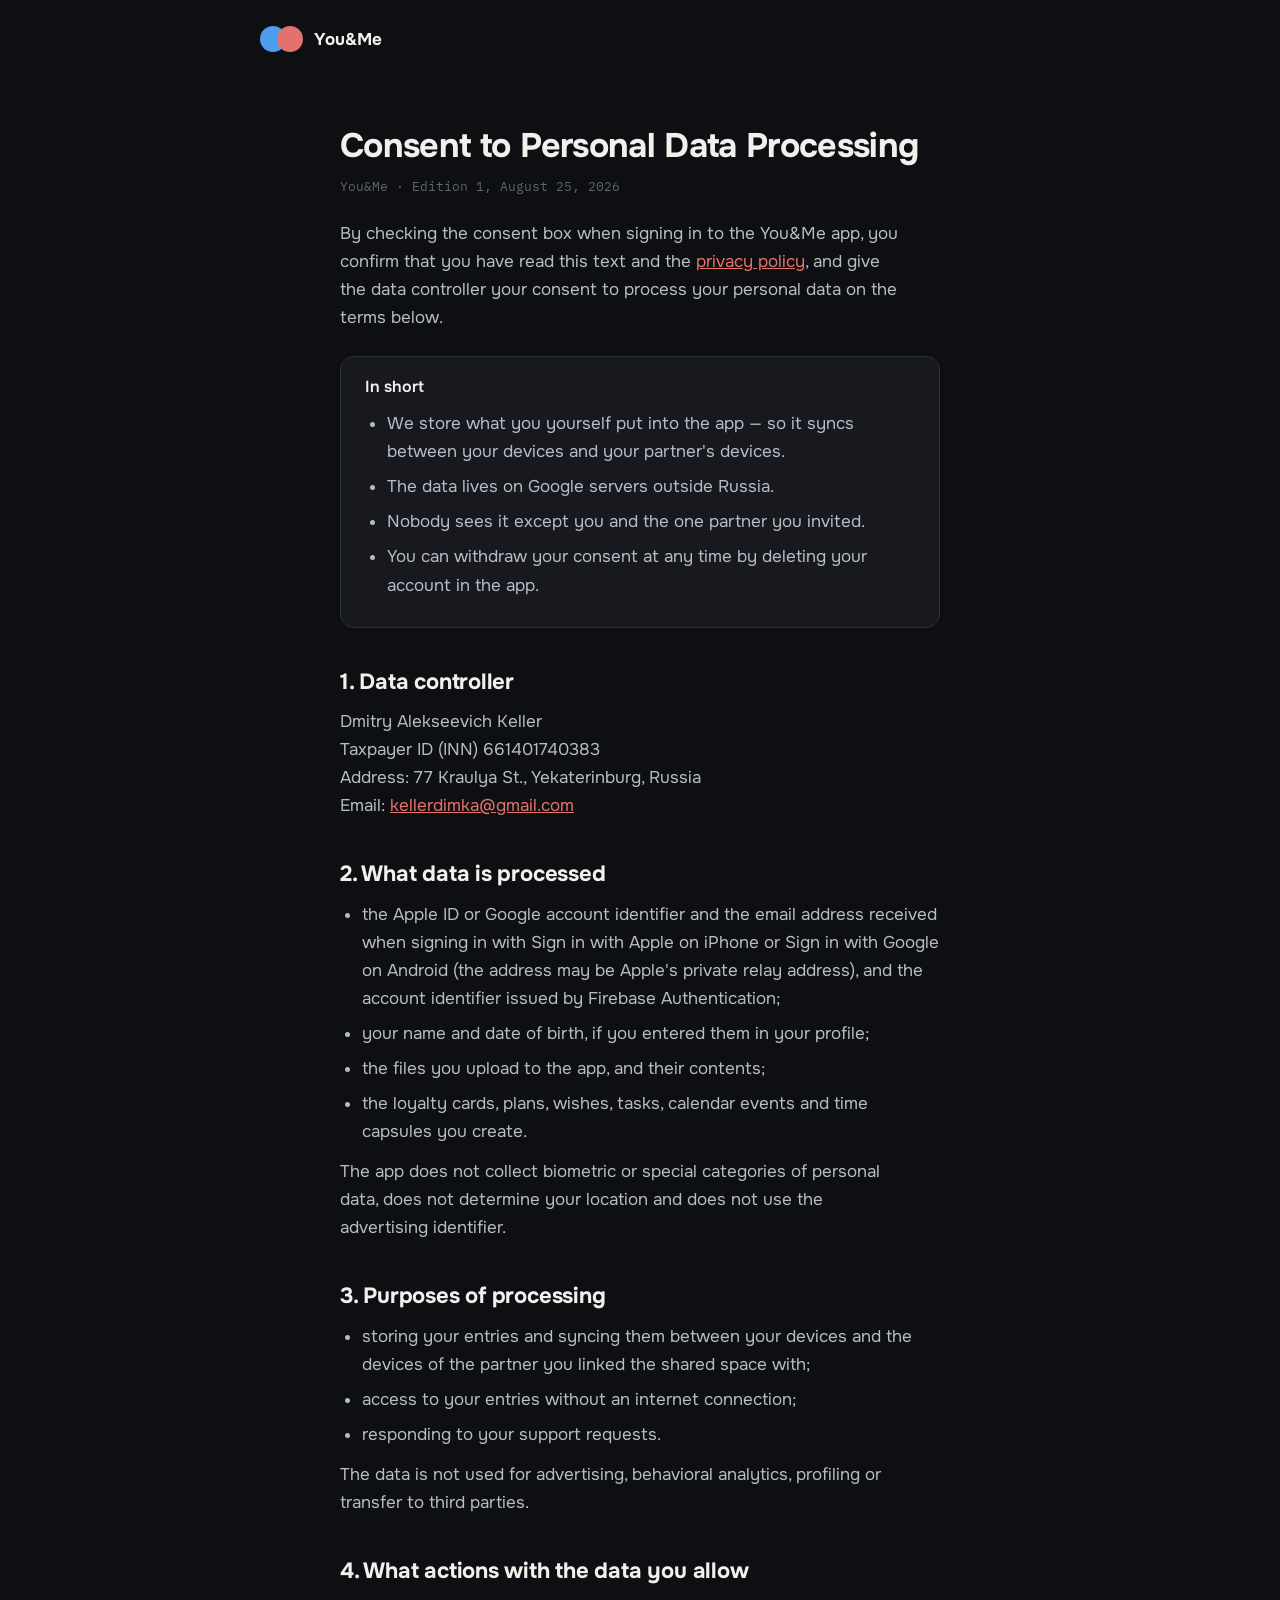
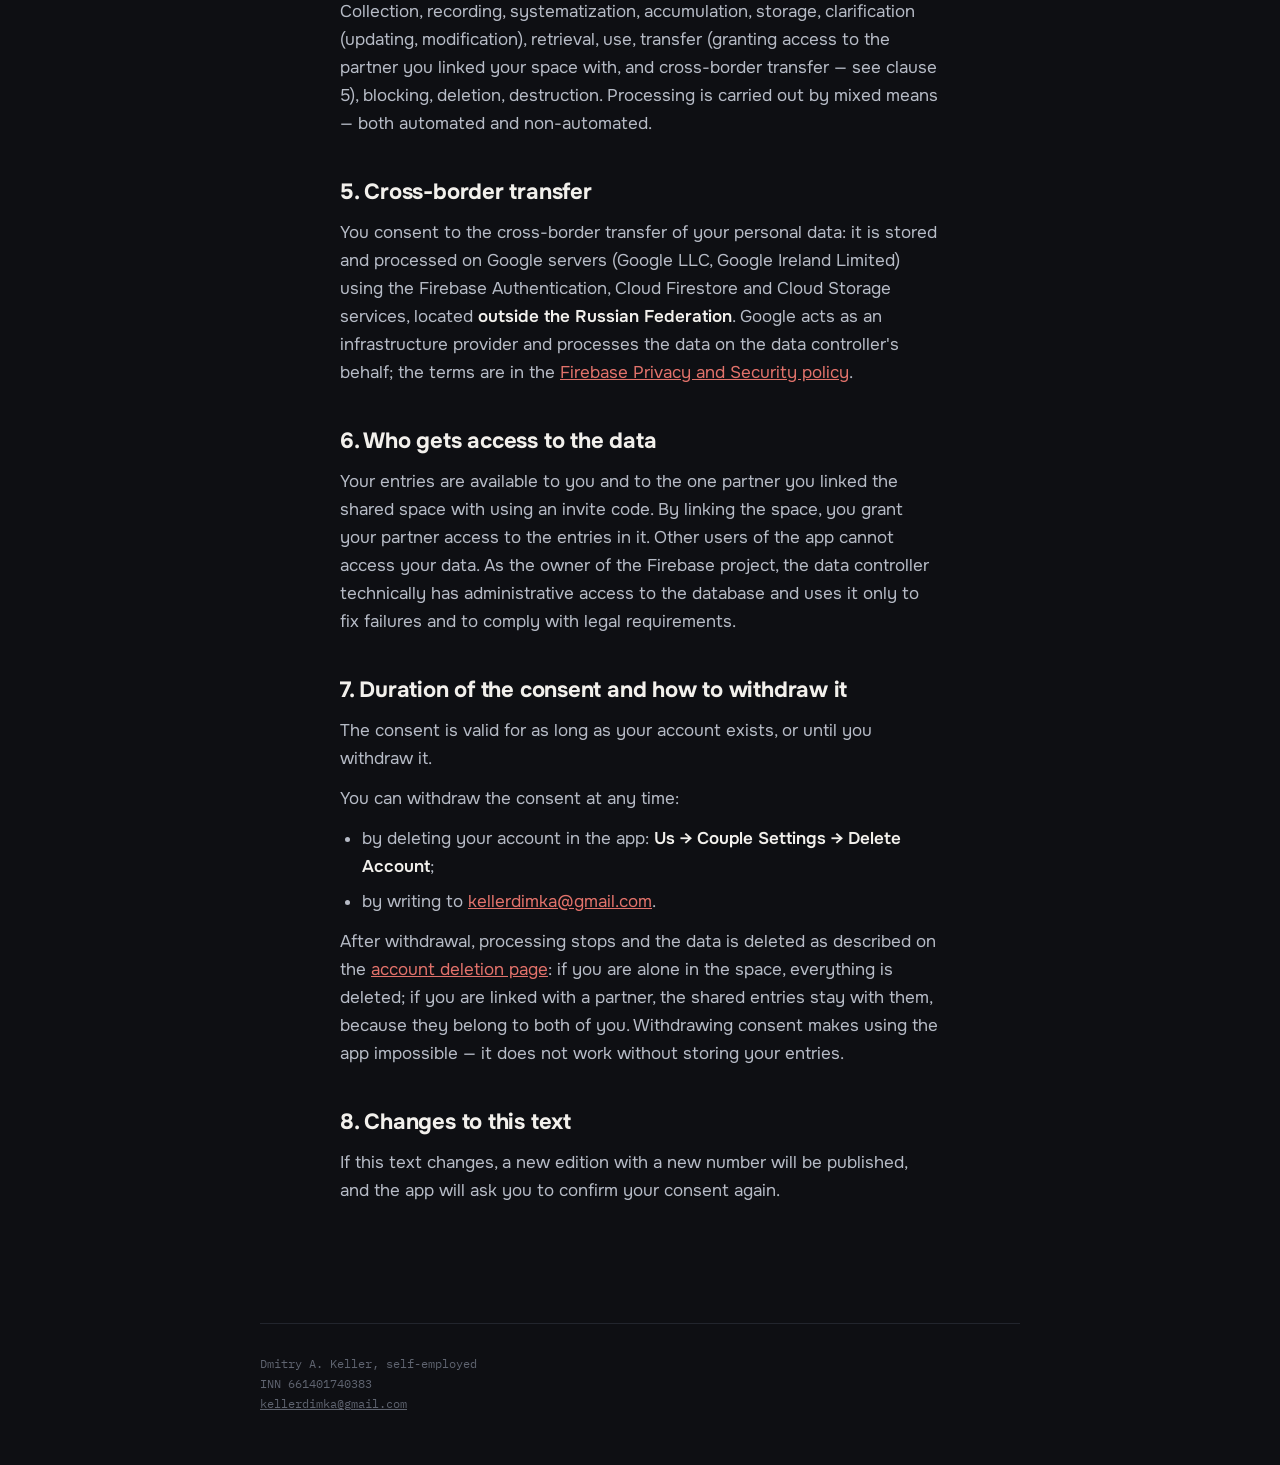
==== consent-en.html @ 09c6c780 "Сайт без ссылок на премиум: чистые шапки и подвалы на всех страницах кроме лендинга" ====
<!DOCTYPE html>
<html lang="en">
<head>
<meta charset="utf-8">
<meta name="viewport" content="width=device-width, initial-scale=1">
<title>Consent to Personal Data Processing — You&amp;Me</title>
<link rel="preconnect" href="https://fonts.googleapis.com">
<link rel="preconnect" href="https://fonts.gstatic.com" crossorigin>
<link href="https://fonts.googleapis.com/css2?family=Onest:wght@400;500;600;700;800&family=Manrope:wght@400;500;700;800&family=IBM+Plex+Mono:wght@400;500;600&display=swap" rel="stylesheet">
<link href="https://fonts.googleapis.com/css2?family=Material+Symbols+Rounded:opsz,wght,FILL,GRAD@24,300,0..1,0&display=swap" rel="stylesheet">
<link rel="stylesheet" href="style.css">
</head>
<body>
<div class="wrap">

<header class="top">
  <span class="brand">
    <span class="brand-dots"><i></i><i></i></span>
    <span class="brand-name">You&amp;Me</span>
  </span>
</header>

<main>

<h1>Consent to Personal Data Processing</h1>
<p class="updated">You&amp;Me · Edition 1, August 25, 2026</p>

<p>By checking the consent box when signing in to the You&amp;Me app, you confirm that you have read
this text and the <a href="privacy-en.html">privacy policy</a>, and give
the data controller your consent to process your personal data on the terms below.</p>

<div class="card">
<strong>In short</strong>
<ul>
<li>We store what you yourself put into the app — so it syncs between
your devices and your partner's devices.</li>
<li>The data lives on Google servers outside Russia.</li>
<li>Nobody sees it except you and the one partner you invited.</li>
<li>You can withdraw your consent at any time by deleting your account in the app.</li>
</ul>
</div>

<h2>1. Data controller</h2>
<p>Dmitry Alekseevich Keller<br>
Taxpayer ID (INN) 661401740383<br>
Address: 77 Kraulya St., Yekaterinburg, Russia<br>
Email: <a href="mailto:kellerdimka@gmail.com">kellerdimka@gmail.com</a></p>

<h2>2. What data is processed</h2>
<ul>
<li>the Apple ID or Google account identifier and the email address received
when signing in with Sign in with Apple on iPhone or Sign in with Google on Android (the address
may be Apple's private relay address), and the account identifier issued by Firebase
Authentication;</li>
<li>your name and date of birth, if you entered them in your profile;</li>
<li>the files you upload to the app, and their contents;</li>
<li>the loyalty cards, plans, wishes, tasks, calendar events and time capsules
you create.</li>
</ul>
<p>The app does not collect biometric or special categories of personal data,
does not determine your location and does not use the advertising identifier.</p>

<h2>3. Purposes of processing</h2>
<ul>
<li>storing your entries and syncing them between your devices and the devices
of the partner you linked the shared space with;</li>
<li>access to your entries without an internet connection;</li>
<li>responding to your support requests.</li>
</ul>
<p>The data is not used for advertising, behavioral analytics, profiling or transfer to
third parties.</p>

<h2>4. What actions with the data you allow</h2>
<p>Collection, recording, systematization, accumulation, storage, clarification (updating, modification),
retrieval, use, transfer (granting access to the partner you linked your
space with, and cross-border transfer — see clause 5), blocking, deletion,
destruction. Processing is carried out by mixed means — both automated and
non-automated.</p>

<h2>5. Cross-border transfer</h2>
<p>You consent to the cross-border transfer of your personal data: it is stored and
processed on Google servers (Google LLC, Google Ireland Limited) using
the Firebase Authentication, Cloud Firestore and Cloud Storage services, located
<strong>outside the Russian Federation</strong>. Google acts as an infrastructure
provider and processes the data on the data controller's behalf; the terms are in the
<a href="https://firebase.google.com/support/privacy">Firebase Privacy and
Security policy</a>.</p>

<h2>6. Who gets access to the data</h2>
<p>Your entries are available to you and to the one partner you linked the shared space with
using an invite code. By linking the space, you grant your partner access to the entries
in it. Other users of the app cannot access your data. As the
owner of the Firebase project, the data controller technically has administrative access to the database and uses it
only to fix failures and to comply with legal requirements.</p>

<h2>7. Duration of the consent and how to withdraw it</h2>
<p>The consent is valid for as long as your account exists, or until you withdraw it.</p>
<p>You can withdraw the consent at any time:</p>
<ul>
<li>by deleting your account in the app: <strong>Us → Couple Settings → Delete Account</strong>;</li>
<li>by writing to <a href="mailto:kellerdimka@gmail.com">kellerdimka@gmail.com</a>.</li>
</ul>
<p>After withdrawal, processing stops and the data is deleted as described on the
<a href="delete-account.html">account deletion page</a>: if you are alone in the space,
everything is deleted; if you are linked with a partner, the shared entries stay with them, because
they belong to both of you. Withdrawing consent makes using the app impossible —
it does not work without storing your entries.</p>

<h2>8. Changes to this text</h2>
<p>If this text changes, a new edition with a new number will be published, and
the app will ask you to confirm your consent again.</p>


</main>

<footer class="foot">
  <div class="foot-req">
    Dmitry A. Keller, self-employed<br>
    INN 661401740383<br>
    <a href="mailto:kellerdimka@gmail.com">kellerdimka@gmail.com</a>
  </div>
</footer>

</div>
</body>
</html>
---- style.css ----
/* Общий стиль сайта You&Me. Палитра взята с макета премиума:
   тема одна, тёмная — светлой версии нет намеренно, макета под неё не рисовали.
   Страница-лендинг (index.html) добавляет к этому свои стили у себя внутри. */

:root {
  --bg:        #0e0f13;
  --card:      #17191f;
  --card-2:    #1c1f26;
  --line:      #2c3039;
  --line-soft: #22252d;
  --fg:        #f2f0ec;
  --muted:     #8b8f9a;
  --dim:       #5f6470;
  --mid:       #b6bbc6;
  --accent:    oklch(0.68 0.14 250);
  --brand:     oklch(0.68 0.14 25);
  --on-light:  #060e1e;
  --sans: 'Onest', 'Manrope', system-ui, -apple-system, sans-serif;
  --mono: 'IBM Plex Mono', ui-monospace, 'SF Mono', Menlo, monospace;
  color-scheme: dark;
}

* { box-sizing: border-box; }

body {
  margin: 0;
  background: var(--bg);
  color: var(--fg);
  font: 400 17px/1.65 var(--sans);
  -webkit-font-smoothing: antialiased;
}

.wrap { max-width: 880px; margin: 0 auto; padding: 0 60px; }

a { color: var(--brand); }
a:hover { color: var(--fg); }

.icon {
  font-family: 'Material Symbols Rounded';
  font-size: 20px;
  line-height: 1;
  display: block;
  font-variation-settings: 'FILL' 0, 'wght' 300, 'opsz' 24;
}

.eyebrow {
  font: 500 11.5px/1 var(--mono);
  letter-spacing: .14em;
  text-transform: uppercase;
  color: var(--brand);
}

/* ── шапка (одинаковая на всех страницах) ──────────────── */

.top { display: flex; justify-content: space-between; align-items: center; padding: 26px 0; gap: 16px; }
.brand { display: flex; gap: 11px; align-items: center; text-decoration: none; }
/* Пара кружков вместо иконки: те же два цвета, которыми приложение метит двоих. */
.brand-dots { display: flex; align-items: center; flex: none; }
.brand-dots i { width: 26px; height: 26px; border-radius: 50%; display: block; }
.brand-dots i:first-child { background: var(--accent); }
.brand-dots i:last-child { background: var(--brand); margin-left: -9px; }
.brand-name { font: 700 17px/1 var(--sans); color: var(--fg); }
.nav-top { display: flex; gap: 26px; align-items: center; }
.nav-top a { font: 500 13.5px/1 var(--sans); color: var(--muted); text-decoration: none; }
.nav-top a:hover { color: var(--fg); }
.nav-top a.ghost { color: var(--fg); padding: 8px 14px; border-radius: 9px; border: 1px solid var(--line); }
.nav-top a.ghost:hover { border-color: var(--mid); }

/* ── типографика документов ────────────────────────────── */

/* Колонка документа уже общей: 600 px — это около 75 знаков в строке, предел, за которым
   глаз начинает терять начало следующей строки. Шапка и подвал остаются во всю ширину. */
main { max-width: 600px; margin: 0 auto; padding: 48px 0 56px; }

h1 { font: 700 34px/1.2 var(--sans); letter-spacing: -.02em; margin: 0 0 10px; text-wrap: pretty; }
h2 { font: 700 22px/1.3 var(--sans); letter-spacing: -.01em; margin: 40px 0 12px; }
h3 { font: 600 18px/1.35 var(--sans); margin: 28px 0 8px; }

p { margin: 12px 0; color: var(--mid); text-wrap: pretty; }

.updated { font: 400 13px/1.5 var(--mono); color: var(--dim); margin: 10px 0 24px; }
.lang { font: 400 13px/1.5 var(--mono); color: var(--dim); margin: 0 0 22px; }

ul, ol { padding-left: 22px; margin: 12px 0; color: var(--mid); }
li { margin: 7px 0; }

strong { color: var(--fg); font-weight: 600; }

.card {
  background: var(--card);
  border: 1px solid var(--line);
  border-radius: 14px;
  padding: 20px 24px;
  margin: 24px 0;
}
.card strong { display: block; margin-bottom: 10px; font: 600 16px/1.3 var(--sans); }
.card p:last-child { margin-bottom: 0; }
.card ul:last-child { margin-bottom: 0; }

table { width: 100%; border-collapse: collapse; margin: 20px 0; }
th, td { text-align: left; padding: 11px 12px; border-bottom: 1px solid var(--line-soft); font-size: 14.5px; }
th { color: var(--dim); font: 500 12px/1 var(--mono); text-transform: uppercase; letter-spacing: .08em; }
td { color: var(--mid); }

/* ── подвал (одинаковый на всех страницах) ─────────────── */

.foot {
  margin-top: 50px; padding: 30px 0 50px;
  border-top: 1px solid var(--line-soft);
  display: flex; justify-content: space-between; gap: 24px; flex-wrap: wrap;
}
.foot-req { font: 400 12px/1.7 var(--mono); color: var(--dim); }
.foot-req a { color: var(--dim); }
.foot-links { display: flex; gap: 18px; flex-wrap: wrap; font: 400 12px/1.7 var(--mono); }
.foot-links a { color: var(--muted); text-decoration: none; }
.foot-links a:hover { color: var(--fg); }

/* ── телефон ───────────────────────────────────────────── */

@media (max-width: 760px) {
  .wrap { padding: 0 20px; }
  .top { padding: 18px 0; }
  .nav-top { gap: 14px; }
  .nav-top a:not(.ghost) { display: none; }
  main { padding: 30px 0 40px; }
  h1 { font-size: 28px; }
  h2 { font-size: 20px; margin-top: 34px; }
  h3 { font-size: 17px; }
  .card { padding: 18px 18px; }
  .foot { flex-direction: column; gap: 18px; }
}
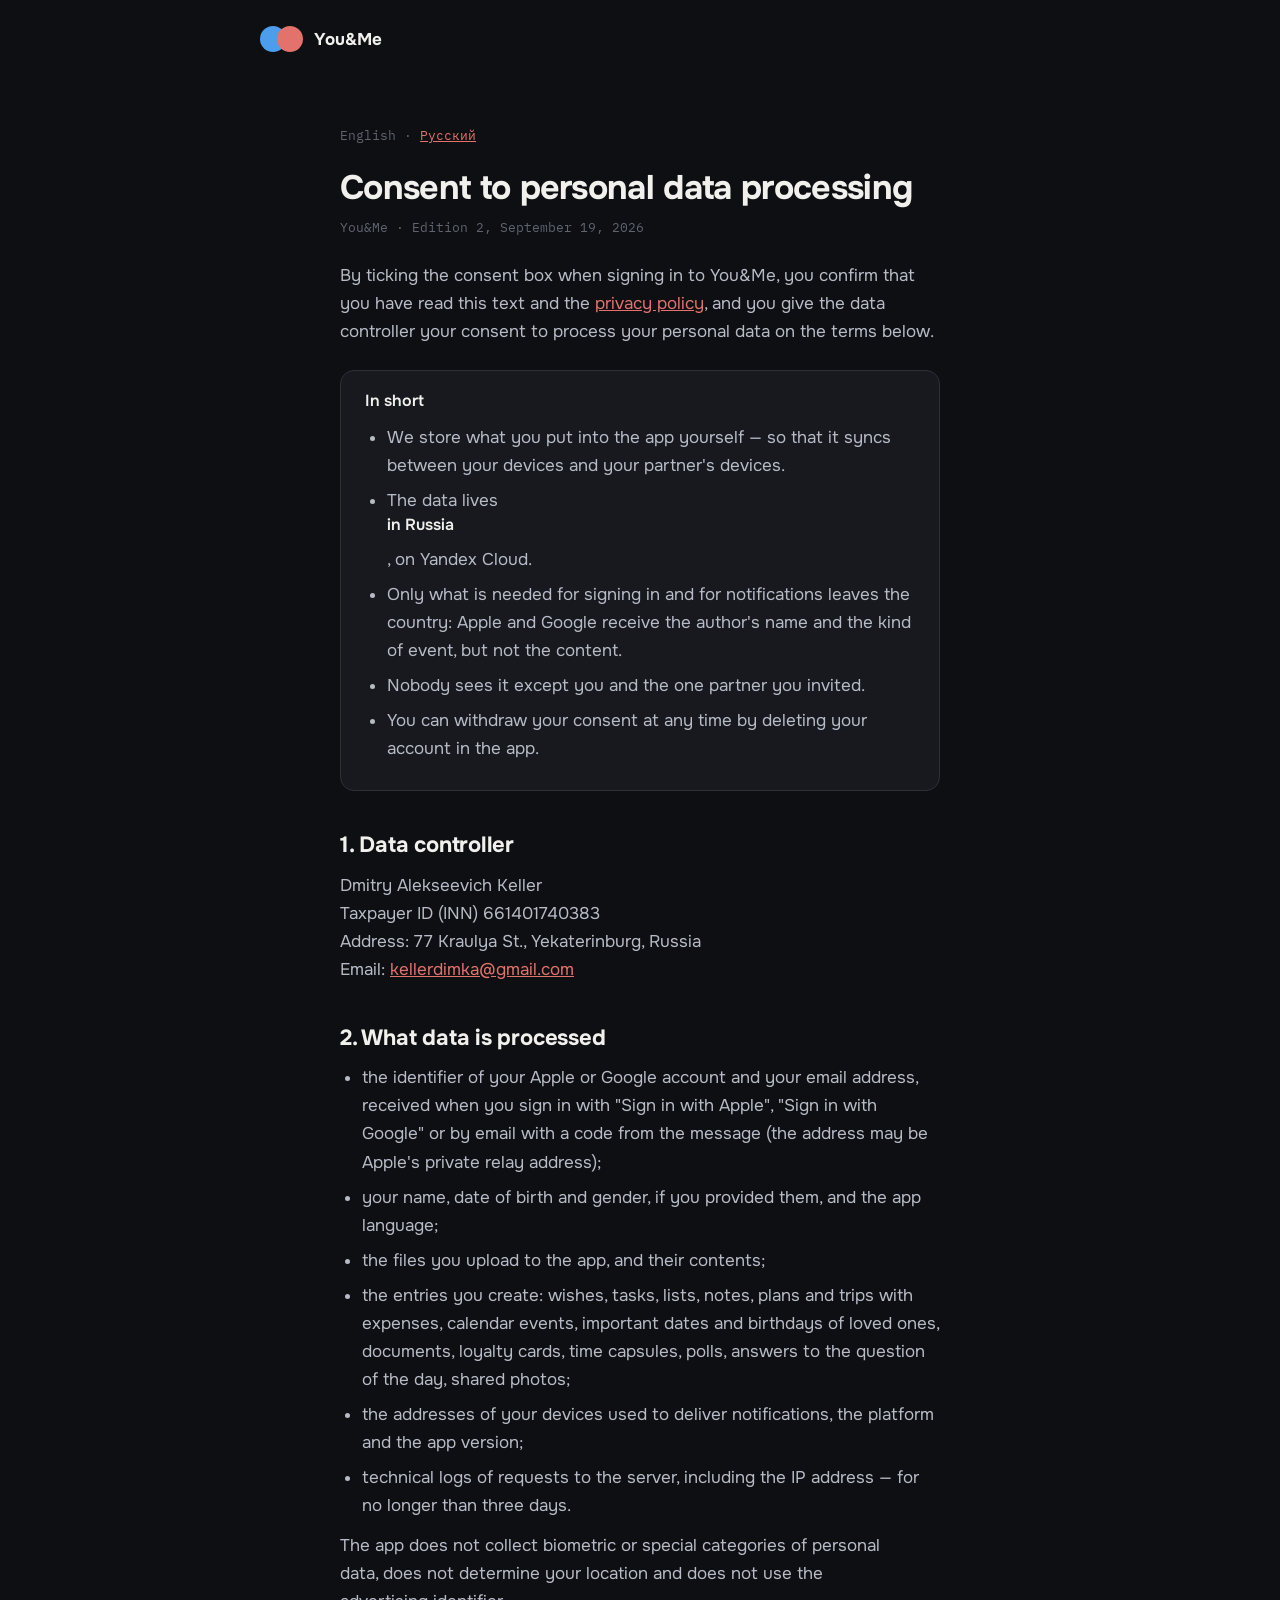
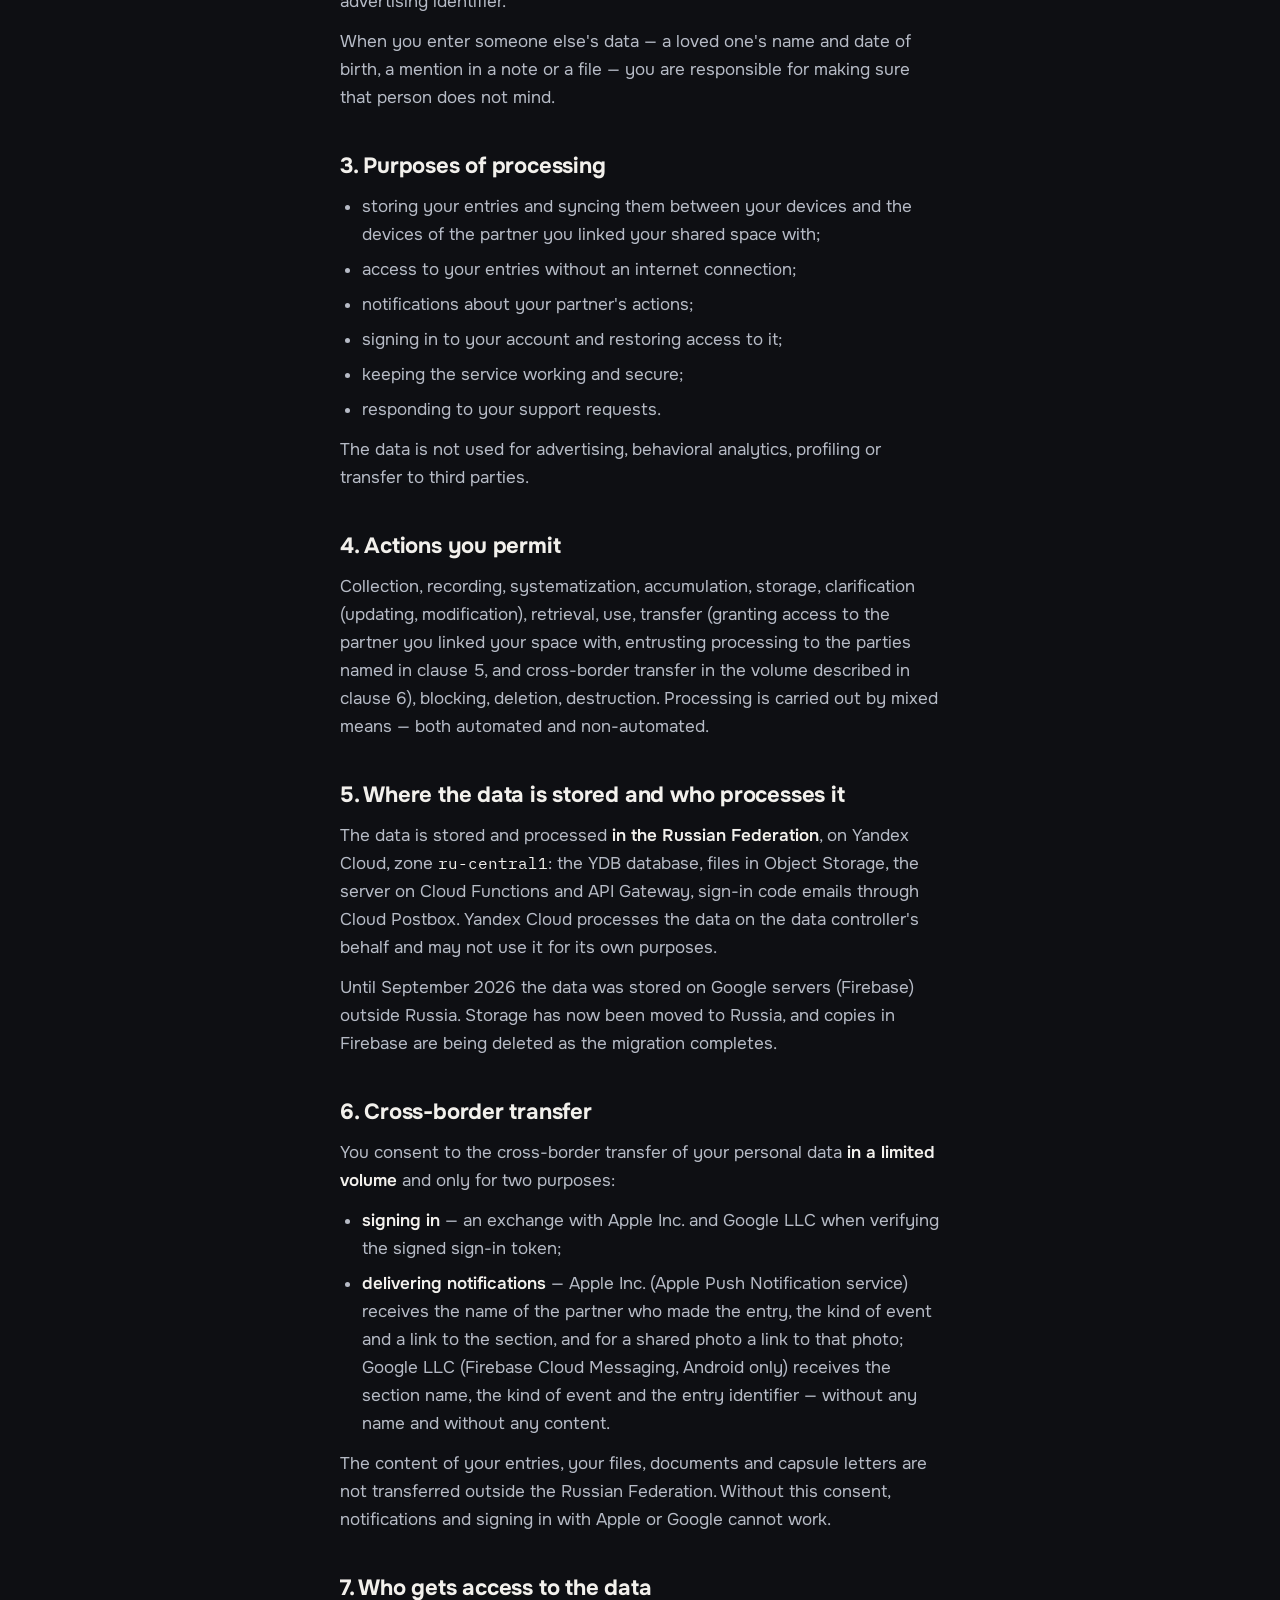
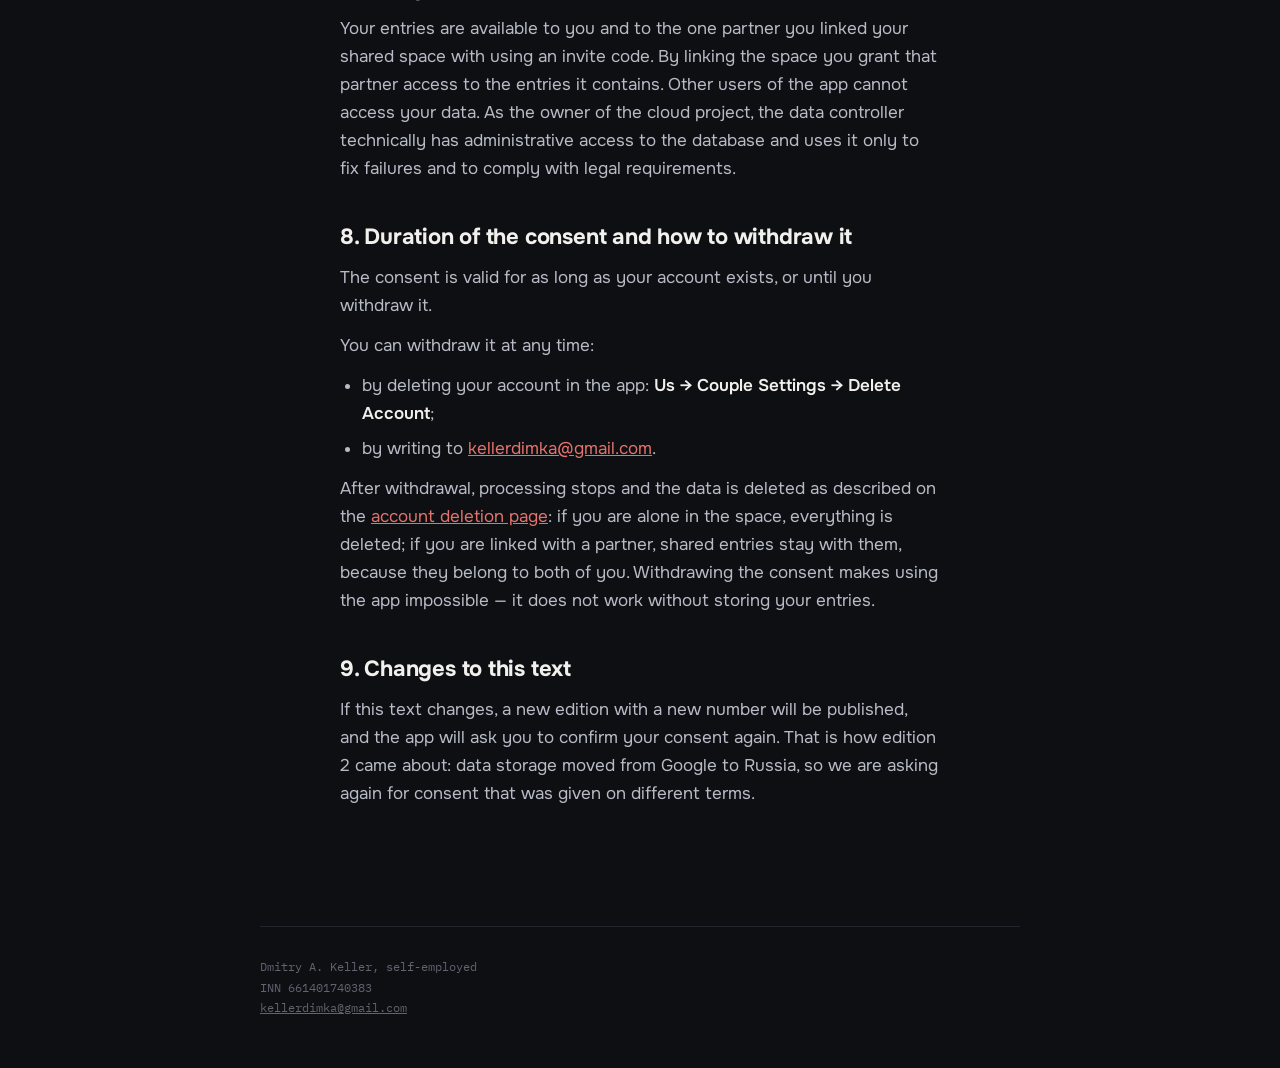
==== commit 00fc1125: "Редакция 2 политики и согласия: хранение в России и честный срок по Firebase Публикуется переработка" ====
--- a/consent-en.html
+++ b/consent-en.html
@@ -3,7 +3,7 @@
 <head>
 <meta charset="utf-8">
 <meta name="viewport" content="width=device-width, initial-scale=1">
-<title>Consent to Personal Data Processing — You&amp;Me</title>
+<title>Consent to personal data processing — You&amp;Me</title>
 <link rel="preconnect" href="https://fonts.googleapis.com">
 <link rel="preconnect" href="https://fonts.gstatic.com" crossorigin>
 <link href="https://fonts.googleapis.com/css2?family=Onest:wght@400;500;600;700;800&family=Manrope:wght@400;500;700;800&family=IBM+Plex+Mono:wght@400;500;600&display=swap" rel="stylesheet">
@@ -22,19 +22,23 @@
 
 <main>
 
-<h1>Consent to Personal Data Processing</h1>
-<p class="updated">You&amp;Me · Edition 1, August 25, 2026</p>
+<p class="lang">English · <a href="consent-ru.html">Русский</a></p>
 
-<p>By checking the consent box when signing in to the You&amp;Me app, you confirm that you have read
-this text and the <a href="privacy-en.html">privacy policy</a>, and give
-the data controller your consent to process your personal data on the terms below.</p>
+<h1>Consent to personal data processing</h1>
+<p class="updated">You&amp;Me · Edition 2, September 19, 2026</p>
+
+<p>By ticking the consent box when signing in to You&amp;Me, you confirm that you have read
+this text and the <a href="privacy-en.html">privacy policy</a>, and you give the data
+controller your consent to process your personal data on the terms below.</p>
 
 <div class="card">
 <strong>In short</strong>
 <ul>
-<li>We store what you yourself put into the app — so it syncs between
-your devices and your partner's devices.</li>
-<li>The data lives on Google servers outside Russia.</li>
+<li>We store what you put into the app yourself — so that it syncs between your devices and
+your partner's devices.</li>
+<li>The data lives <strong>in Russia</strong>, on Yandex Cloud.</li>
+<li>Only what is needed for signing in and for notifications leaves the country: Apple and
+Google receive the author's name and the kind of event, but not the content.</li>
 <li>Nobody sees it except you and the one partner you invited.</li>
 <li>You can withdraw your consent at any time by deleting your account in the app.</li>
 </ul>
@@ -48,67 +52,96 @@
 
 <h2>2. What data is processed</h2>
 <ul>
-<li>the Apple ID or Google account identifier and the email address received
-when signing in with Sign in with Apple on iPhone or Sign in with Google on Android (the address
-may be Apple's private relay address), and the account identifier issued by Firebase
-Authentication;</li>
-<li>your name and date of birth, if you entered them in your profile;</li>
+<li>the identifier of your Apple or Google account and your email address, received when you
+sign in with "Sign in with Apple", "Sign in with Google" or by email with a code from the
+message (the address may be Apple's private relay address);</li>
+<li>your name, date of birth and gender, if you provided them, and the app language;</li>
 <li>the files you upload to the app, and their contents;</li>
-<li>the loyalty cards, plans, wishes, tasks, calendar events and time capsules
-you create.</li>
+<li>the entries you create: wishes, tasks, lists, notes, plans and trips with expenses,
+calendar events, important dates and birthdays of loved ones, documents, loyalty cards, time
+capsules, polls, answers to the question of the day, shared photos;</li>
+<li>the addresses of your devices used to deliver notifications, the platform and the app
+version;</li>
+<li>technical logs of requests to the server, including the IP address — for no longer than
+three days.</li>
 </ul>
-<p>The app does not collect biometric or special categories of personal data,
-does not determine your location and does not use the advertising identifier.</p>
+<p>The app does not collect biometric or special categories of personal data, does not
+determine your location and does not use the advertising identifier.</p>
+<p>When you enter someone else's data — a loved one's name and date of birth, a mention in a
+note or a file — you are responsible for making sure that person does not mind.</p>
 
 <h2>3. Purposes of processing</h2>
 <ul>
-<li>storing your entries and syncing them between your devices and the devices
-of the partner you linked the shared space with;</li>
+<li>storing your entries and syncing them between your devices and the devices of the partner
+you linked your shared space with;</li>
 <li>access to your entries without an internet connection;</li>
+<li>notifications about your partner's actions;</li>
+<li>signing in to your account and restoring access to it;</li>
+<li>keeping the service working and secure;</li>
 <li>responding to your support requests.</li>
 </ul>
-<p>The data is not used for advertising, behavioral analytics, profiling or transfer to
-third parties.</p>
+<p>The data is not used for advertising, behavioral analytics, profiling or transfer to third
+parties.</p>
 
-<h2>4. What actions with the data you allow</h2>
-<p>Collection, recording, systematization, accumulation, storage, clarification (updating, modification),
-retrieval, use, transfer (granting access to the partner you linked your
-space with, and cross-border transfer — see clause 5), blocking, deletion,
-destruction. Processing is carried out by mixed means — both automated and
-non-automated.</p>
+<h2>4. Actions you permit</h2>
+<p>Collection, recording, systematization, accumulation, storage, clarification (updating,
+modification), retrieval, use, transfer (granting access to the partner you linked your space
+with, entrusting processing to the parties named in clause 5, and cross-border transfer in the
+volume described in clause 6), blocking, deletion, destruction. Processing is carried out by
+mixed means — both automated and non-automated.</p>
 
-<h2>5. Cross-border transfer</h2>
-<p>You consent to the cross-border transfer of your personal data: it is stored and
-processed on Google servers (Google LLC, Google Ireland Limited) using
-the Firebase Authentication, Cloud Firestore and Cloud Storage services, located
-<strong>outside the Russian Federation</strong>. Google acts as an infrastructure
-provider and processes the data on the data controller's behalf; the terms are in the
-<a href="https://firebase.google.com/support/privacy">Firebase Privacy and
-Security policy</a>.</p>
+<h2>5. Where the data is stored and who processes it</h2>
+<p>The data is stored and processed <strong>in the Russian Federation</strong>, on Yandex
+Cloud, zone <code>ru-central1</code>: the YDB database, files in Object Storage, the server on
+Cloud Functions and API Gateway, sign-in code emails through Cloud Postbox. Yandex Cloud
+processes the data on the data controller's behalf and may not use it for its own
+purposes.</p>
+<p>Until September 2026 the data was stored on Google servers (Firebase) outside Russia.
+Storage has now been moved to Russia, and copies in Firebase are being deleted as the
+migration completes.</p>
 
-<h2>6. Who gets access to the data</h2>
-<p>Your entries are available to you and to the one partner you linked the shared space with
-using an invite code. By linking the space, you grant your partner access to the entries
-in it. Other users of the app cannot access your data. As the
-owner of the Firebase project, the data controller technically has administrative access to the database and uses it
-only to fix failures and to comply with legal requirements.</p>
+<h2>6. Cross-border transfer</h2>
+<p>You consent to the cross-border transfer of your personal data <strong>in a limited
+volume</strong> and only for two purposes:</p>
+<ul>
+<li><strong>signing in</strong> — an exchange with Apple Inc. and Google LLC when verifying the
+signed sign-in token;</li>
+<li><strong>delivering notifications</strong> — Apple Inc. (Apple Push Notification service)
+receives the name of the partner who made the entry, the kind of event and a link to the
+section, and for a shared photo a link to that photo; Google LLC (Firebase Cloud Messaging,
+Android only) receives the section name, the kind of event and the entry identifier — without
+any name and without any content.</li>
+</ul>
+<p>The content of your entries, your files, documents and capsule letters are not transferred
+outside the Russian Federation. Without this consent, notifications and signing in with Apple
+or Google cannot work.</p>
 
-<h2>7. Duration of the consent and how to withdraw it</h2>
+<h2>7. Who gets access to the data</h2>
+<p>Your entries are available to you and to the one partner you linked your shared space with
+using an invite code. By linking the space you grant that partner access to the entries it
+contains. Other users of the app cannot access your data. As the owner of the cloud project,
+the data controller technically has administrative access to the database and uses it only to
+fix failures and to comply with legal requirements.</p>
+
+<h2>8. Duration of the consent and how to withdraw it</h2>
 <p>The consent is valid for as long as your account exists, or until you withdraw it.</p>
-<p>You can withdraw the consent at any time:</p>
+<p>You can withdraw it at any time:</p>
 <ul>
-<li>by deleting your account in the app: <strong>Us → Couple Settings → Delete Account</strong>;</li>
+<li>by deleting your account in the app: <strong>Us → Couple Settings → Delete
+Account</strong>;</li>
 <li>by writing to <a href="mailto:kellerdimka@gmail.com">kellerdimka@gmail.com</a>.</li>
 </ul>
 <p>After withdrawal, processing stops and the data is deleted as described on the
 <a href="delete-account.html">account deletion page</a>: if you are alone in the space,
-everything is deleted; if you are linked with a partner, the shared entries stay with them, because
-they belong to both of you. Withdrawing consent makes using the app impossible —
+everything is deleted; if you are linked with a partner, shared entries stay with them,
+because they belong to both of you. Withdrawing the consent makes using the app impossible —
 it does not work without storing your entries.</p>
 
-<h2>8. Changes to this text</h2>
-<p>If this text changes, a new edition with a new number will be published, and
-the app will ask you to confirm your consent again.</p>
+<h2>9. Changes to this text</h2>
+<p>If this text changes, a new edition with a new number will be published, and the app will
+ask you to confirm your consent again. That is how edition 2 came about: data storage moved
+from Google to Russia, so we are asking again for consent that was given on different
+terms.</p>
 
 
 </main>
--- a/style.css
+++ b/style.css
@@ -86,6 +86,10 @@
 
 strong { color: var(--fg); font-weight: 600; }
 
+/* Названия сервисов и зон в документах: ru-central1 и подобное. Не блок кода — строчная
+   пометка, поэтому только шрифт и цвет, без подложки. */
+code { font: 400 .92em/1 var(--mono); color: var(--fg); }
+
 .card {
   background: var(--card);
   border: 1px solid var(--line);
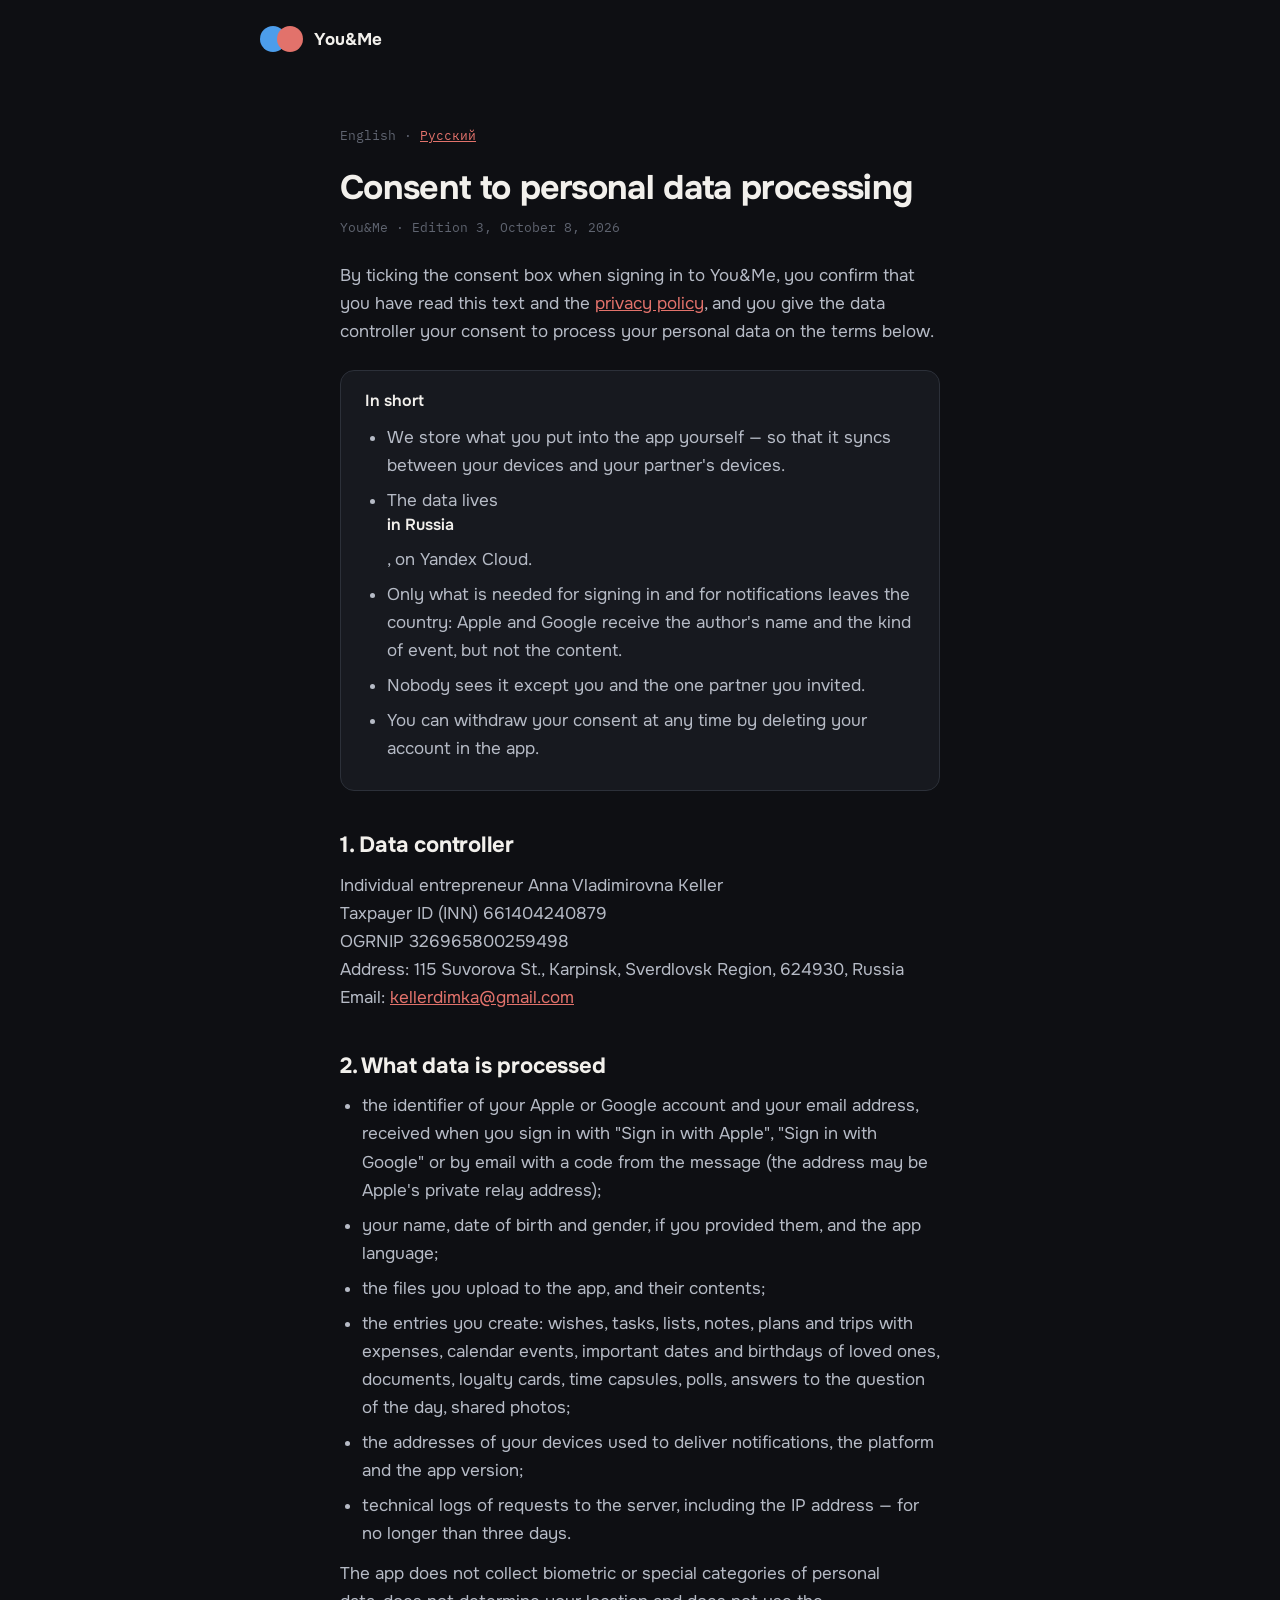
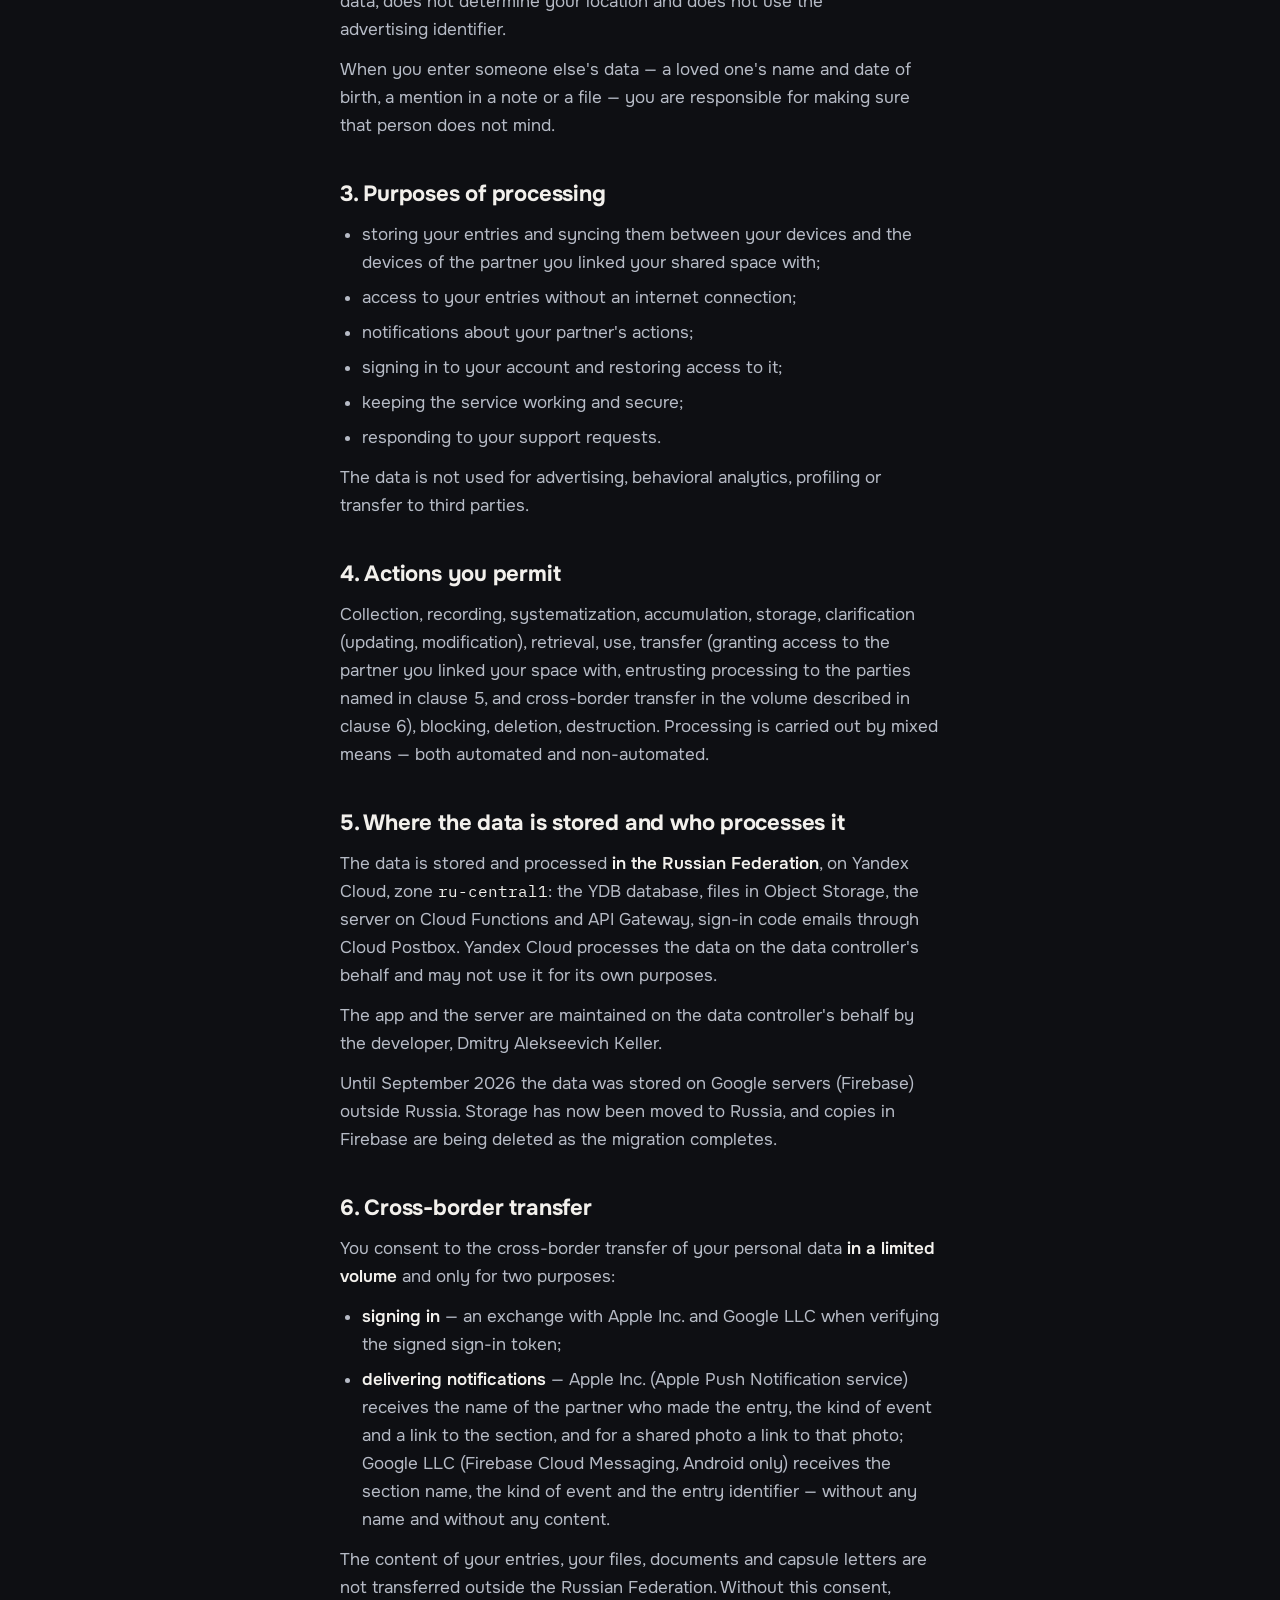
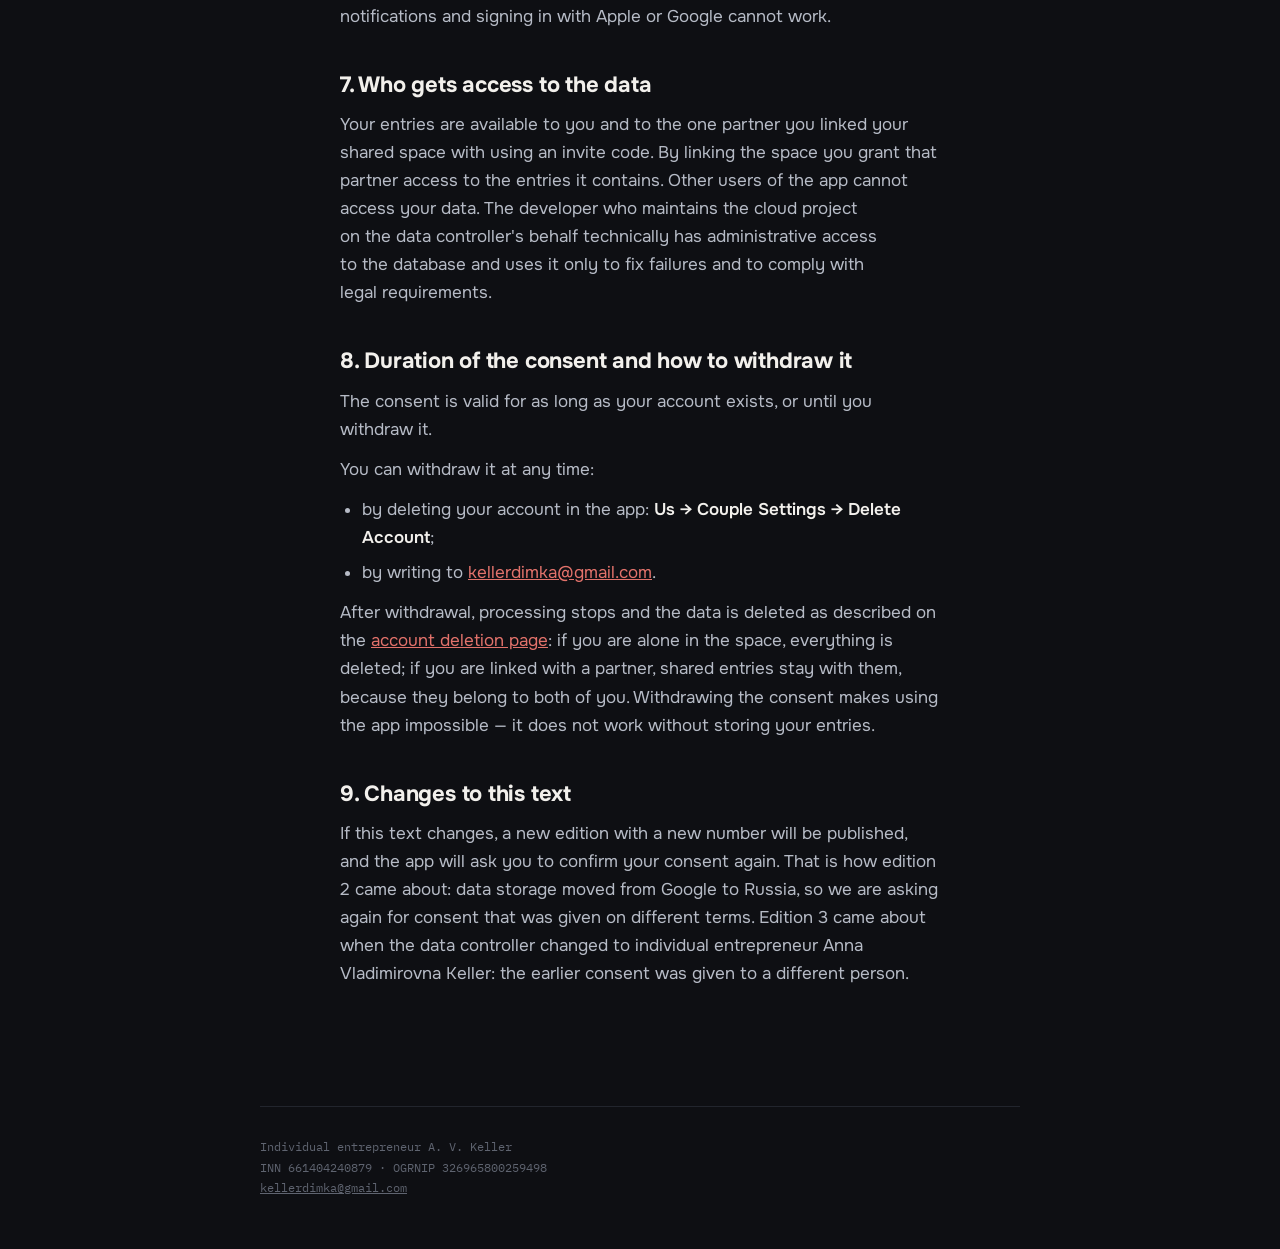
==== commit d1393723: "Продавец и оператор ПДн — ИП Келлер Анна Владимировна, оплата через Robokassa (живым — в день перекл" ====
--- a/consent-en.html
+++ b/consent-en.html
@@ -25,7 +25,7 @@
 <p class="lang">English · <a href="consent-ru.html">Русский</a></p>
 
 <h1>Consent to personal data processing</h1>
-<p class="updated">You&amp;Me · Edition 2, September 19, 2026</p>
+<p class="updated">You&amp;Me · Edition 3, October 8, 2026</p>
 
 <p>By ticking the consent box when signing in to You&amp;Me, you confirm that you have read
 this text and the <a href="privacy-en.html">privacy policy</a>, and you give the data
@@ -45,9 +45,10 @@
 </div>
 
 <h2>1. Data controller</h2>
-<p>Dmitry Alekseevich Keller<br>
-Taxpayer ID (INN) 661401740383<br>
-Address: 77 Kraulya St., Yekaterinburg, Russia<br>
+<p>Individual entrepreneur Anna Vladimirovna Keller<br>
+Taxpayer ID (INN) 661404240879<br>
+OGRNIP 326965800259498<br>
+Address: 115 Suvorova St., Karpinsk, Sverdlovsk Region, 624930, Russia<br>
 Email: <a href="mailto:kellerdimka@gmail.com">kellerdimka@gmail.com</a></p>
 
 <h2>2. What data is processed</h2>
@@ -96,6 +97,8 @@
 Cloud Functions and API Gateway, sign-in code emails through Cloud Postbox. Yandex Cloud
 processes the data on the data controller's behalf and may not use it for its own
 purposes.</p>
+<p>The app and the server are maintained on the data controller's behalf by the developer,
+Dmitry Alekseevich Keller.</p>
 <p>Until September 2026 the data was stored on Google servers (Firebase) outside Russia.
 Storage has now been moved to Russia, and copies in Firebase are being deleted as the
 migration completes.</p>
@@ -119,9 +122,9 @@
 <h2>7. Who gets access to the data</h2>
 <p>Your entries are available to you and to the one partner you linked your shared space with
 using an invite code. By linking the space you grant that partner access to the entries it
-contains. Other users of the app cannot access your data. As the owner of the cloud project,
-the data controller technically has administrative access to the database and uses it only to
-fix failures and to comply with legal requirements.</p>
+contains. Other users of the app cannot access your data. The developer who maintains the
+cloud project on the data controller's behalf technically has administrative access to the
+database and uses it only to fix failures and to comply with legal requirements.</p>
 
 <h2>8. Duration of the consent and how to withdraw it</h2>
 <p>The consent is valid for as long as your account exists, or until you withdraw it.</p>
@@ -141,15 +144,16 @@
 <p>If this text changes, a new edition with a new number will be published, and the app will
 ask you to confirm your consent again. That is how edition 2 came about: data storage moved
 from Google to Russia, so we are asking again for consent that was given on different
-terms.</p>
+terms. Edition 3 came about when the data controller changed to individual entrepreneur
+Anna Vladimirovna Keller: the earlier consent was given to a different person.</p>
 
 
 </main>
 
 <footer class="foot">
   <div class="foot-req">
-    Dmitry A. Keller, self-employed<br>
-    INN 661401740383<br>
+    Individual entrepreneur A. V. Keller<br>
+    INN 661404240879 · OGRNIP 326965800259498<br>
     <a href="mailto:kellerdimka@gmail.com">kellerdimka@gmail.com</a>
   </div>
 </footer>
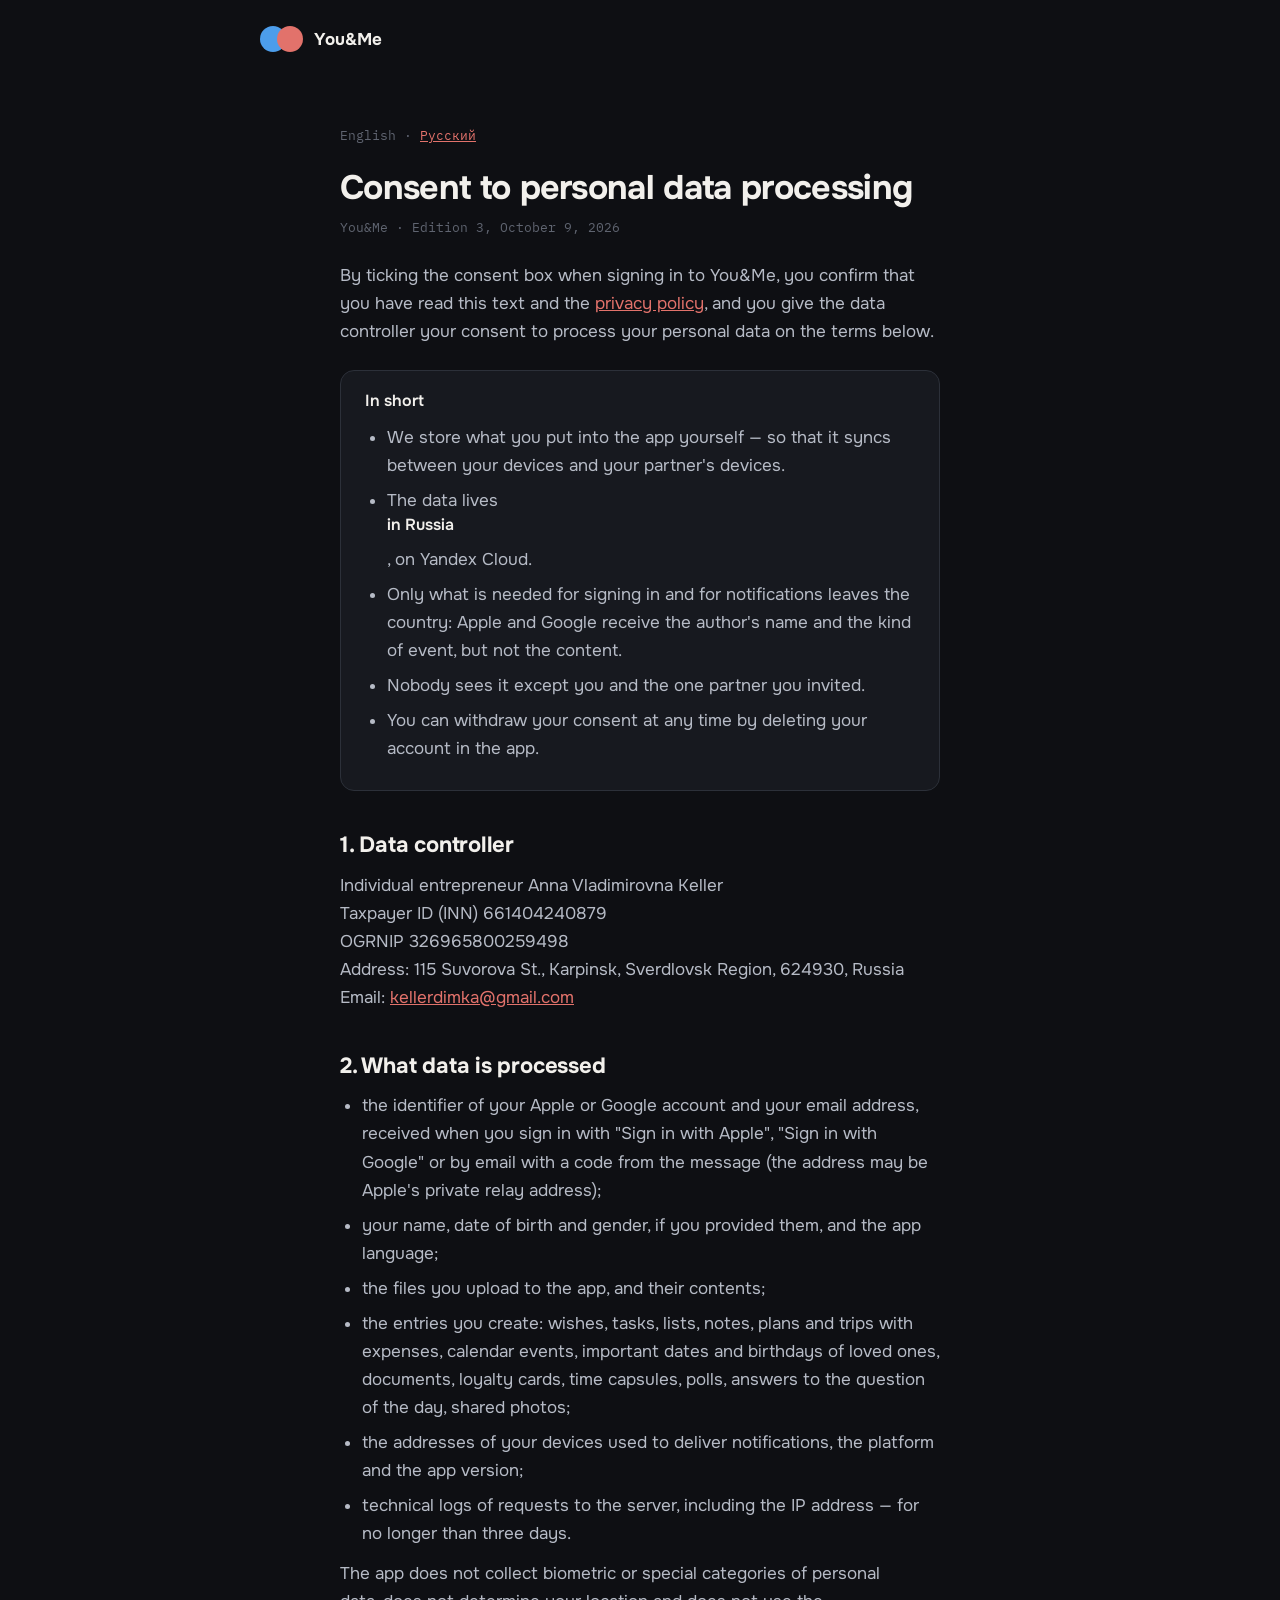
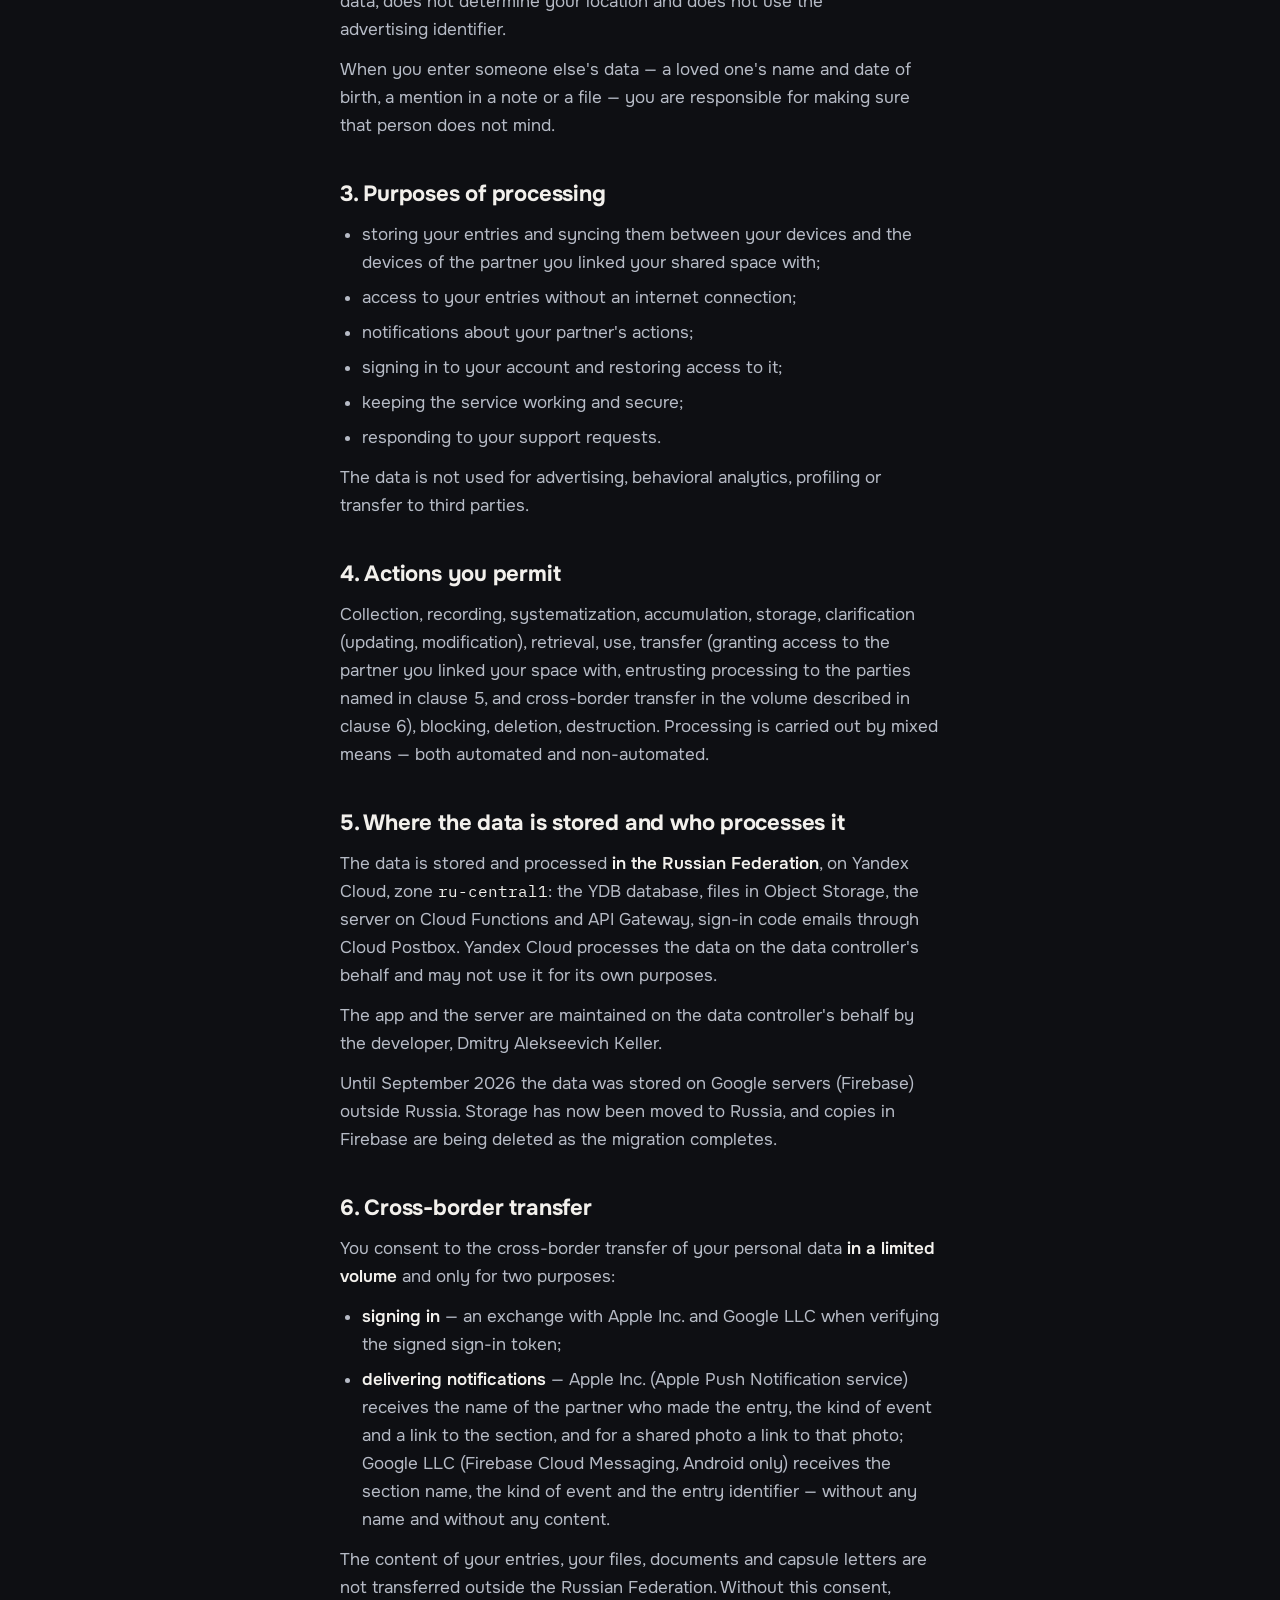
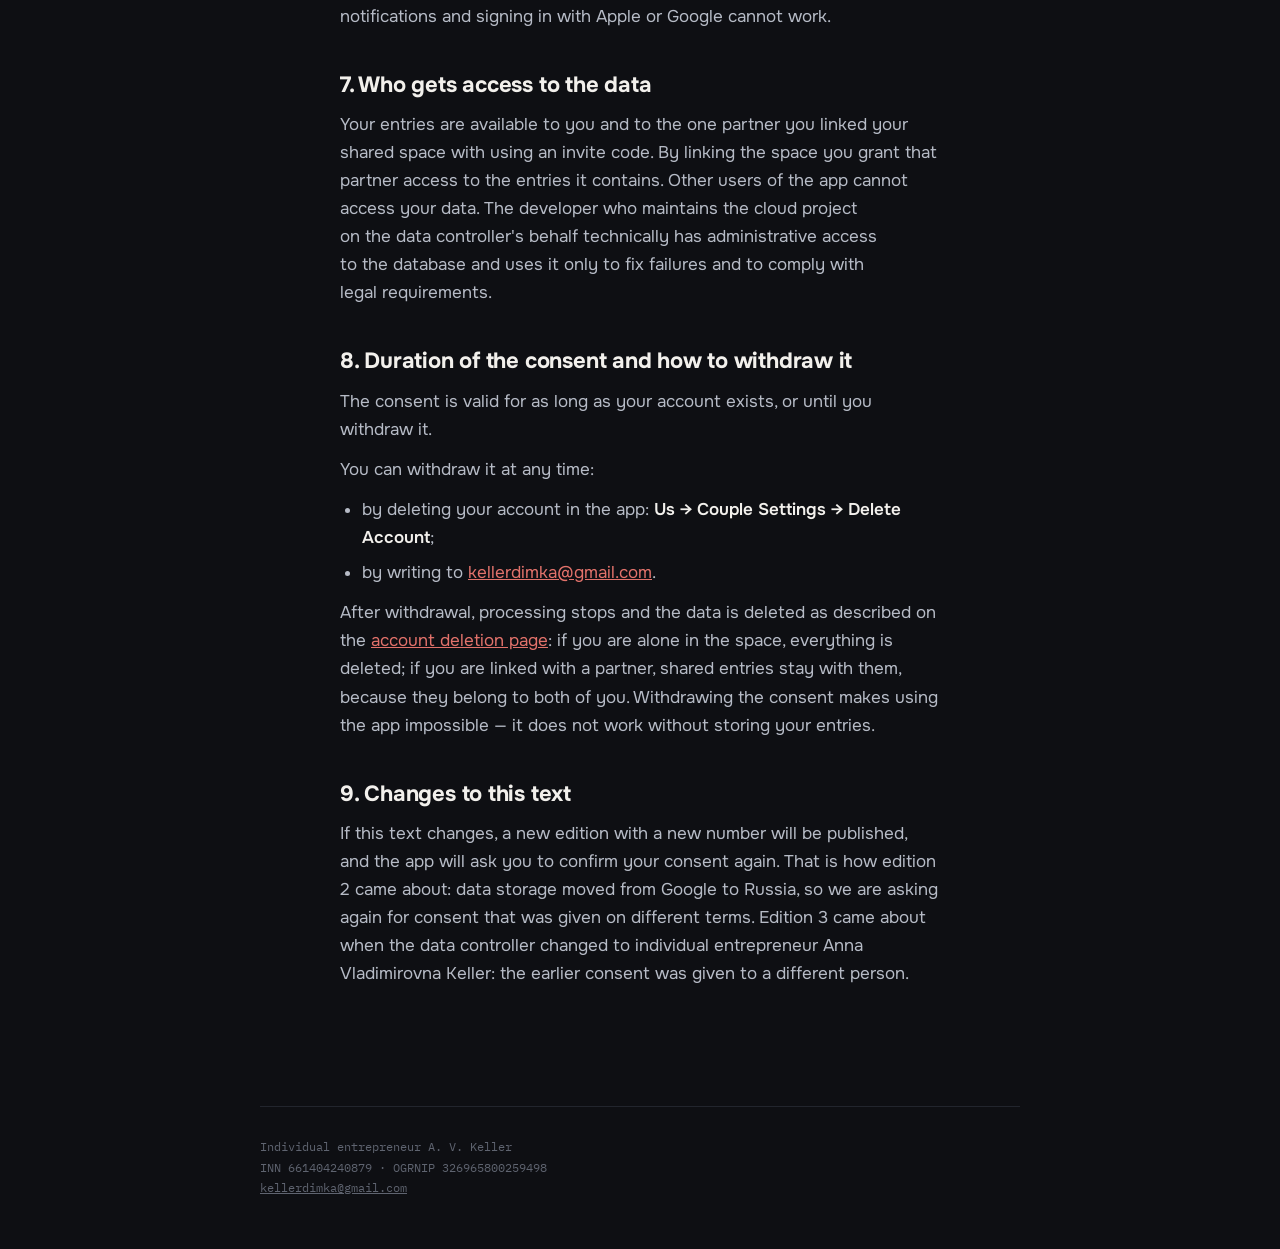
==== commit 742bd4fc: "Оплата снова через ЮKassa (магазин ИП Келлер А.В.): Робокасса отпала — договор не подписан. Продавец" ====
--- a/consent-en.html
+++ b/consent-en.html
@@ -25,7 +25,7 @@
 <p class="lang">English · <a href="consent-ru.html">Русский</a></p>
 
 <h1>Consent to personal data processing</h1>
-<p class="updated">You&amp;Me · Edition 3, October 8, 2026</p>
+<p class="updated">You&amp;Me · Edition 3, October 9, 2026</p>
 
 <p>By ticking the consent box when signing in to You&amp;Me, you confirm that you have read
 this text and the <a href="privacy-en.html">privacy policy</a>, and you give the data
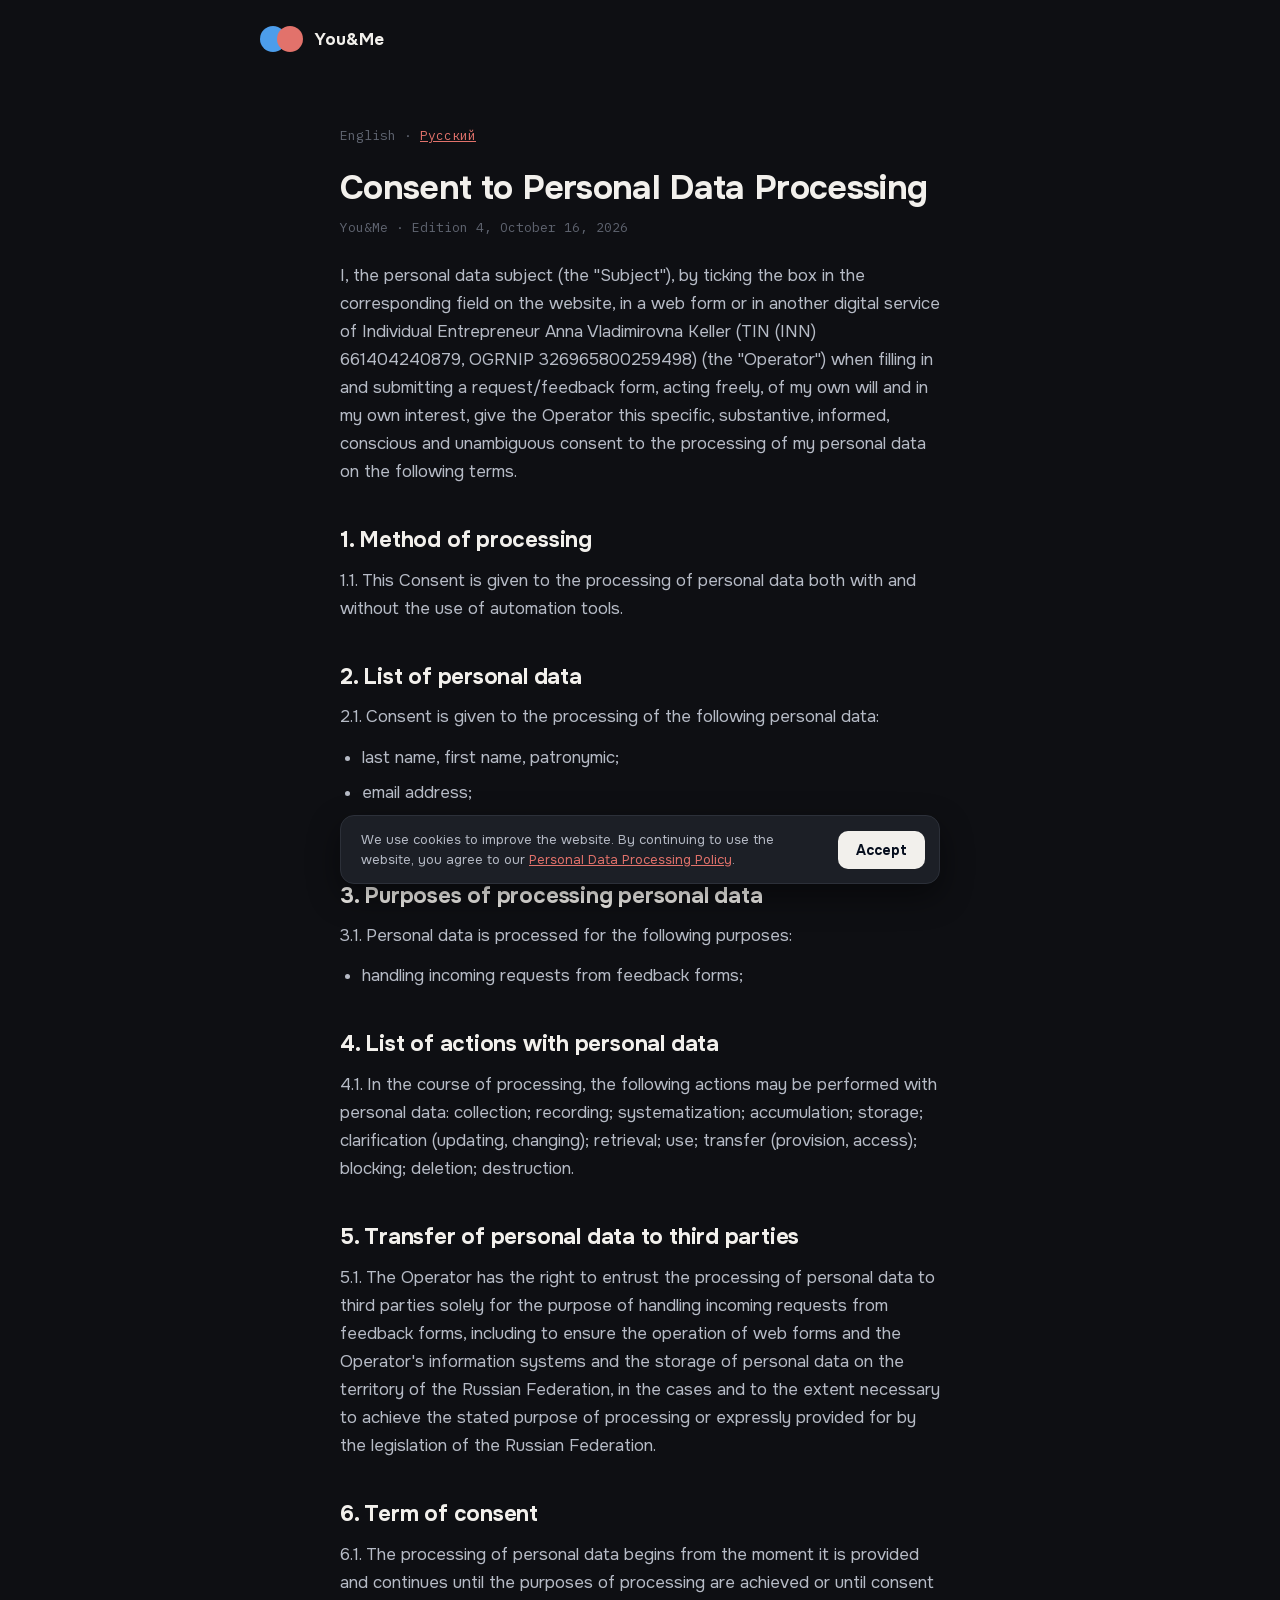
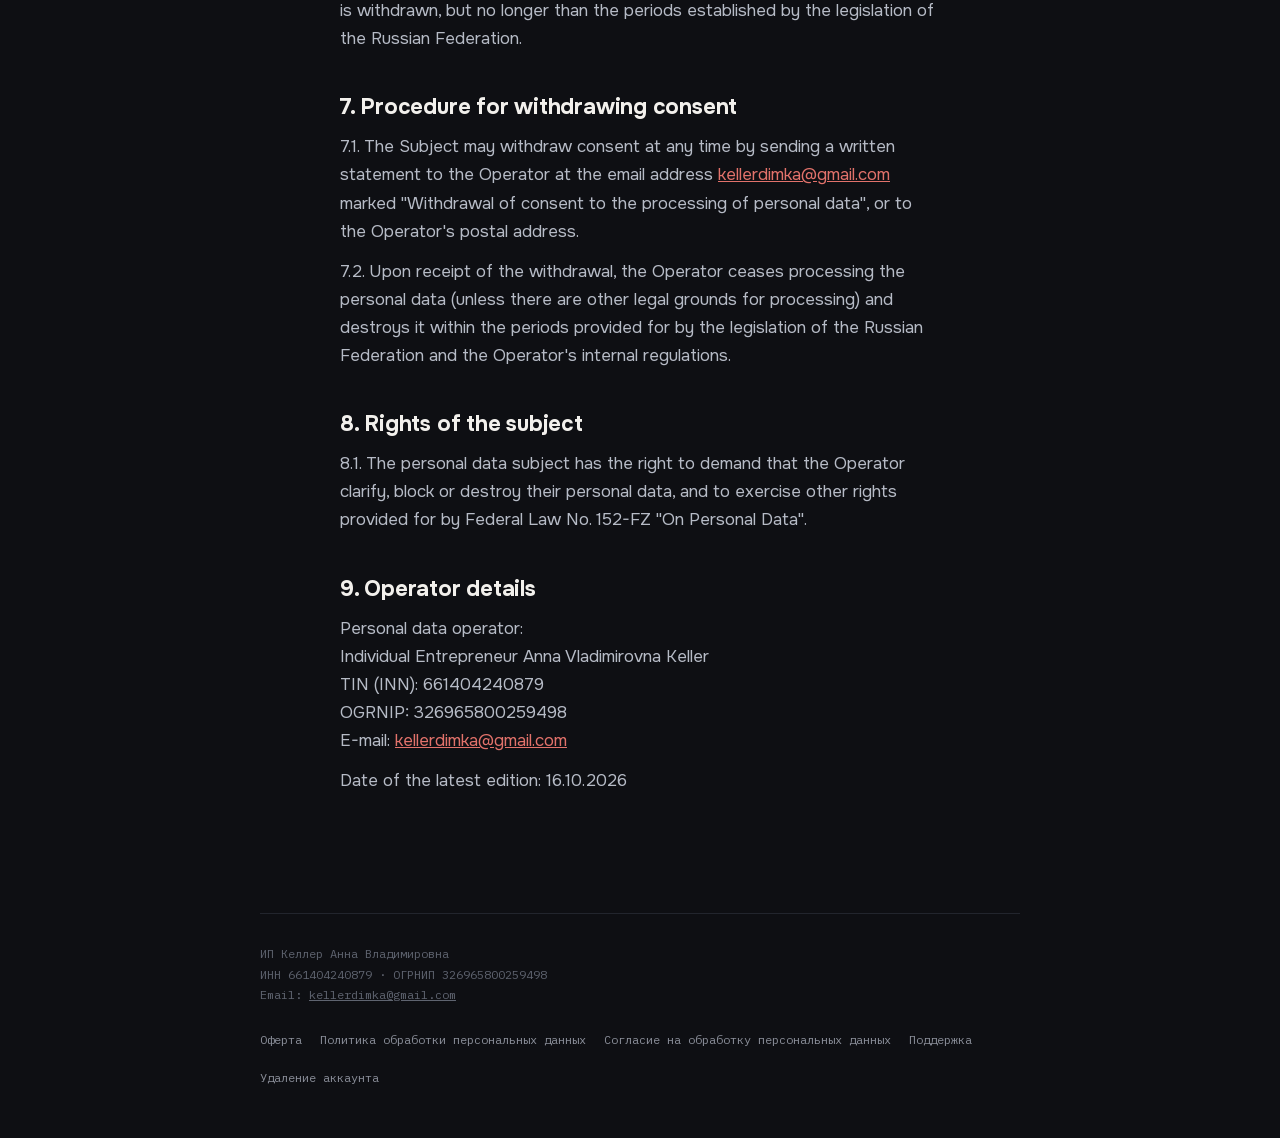
==== commit e1201416: "Юридические страницы по документам юриста (ред. 4 от 16.10.2026): политика обработки ПДн и согласие " ====
--- a/consent-en.html
+++ b/consent-en.html
@@ -3,12 +3,9 @@
 <head>
 <meta charset="utf-8">
 <meta name="viewport" content="width=device-width, initial-scale=1">
-<title>Consent to personal data processing — You&amp;Me</title>
-<link rel="preconnect" href="https://fonts.googleapis.com">
-<link rel="preconnect" href="https://fonts.gstatic.com" crossorigin>
-<link href="https://fonts.googleapis.com/css2?family=Onest:wght@400;500;600;700;800&family=Manrope:wght@400;500;700;800&family=IBM+Plex+Mono:wght@400;500;600&display=swap" rel="stylesheet">
-<link href="https://fonts.googleapis.com/css2?family=Material+Symbols+Rounded:opsz,wght,FILL,GRAD@24,300,0..1,0&display=swap" rel="stylesheet">
+<title>Consent to Personal Data Processing — You&amp;Me</title>
 <link rel="stylesheet" href="style.css">
+<script src="cookie.js" defer></script>
 </head>
 <body>
 <div class="wrap">
@@ -22,139 +19,95 @@
 
 <main>
 
+<!-- Перевод consent-ru.html (текст юриста) — пункт в пункт. Редакция та же, что у русского. -->
+
 <p class="lang">English · <a href="consent-ru.html">Русский</a></p>
 
-<h1>Consent to personal data processing</h1>
-<p class="updated">You&amp;Me · Edition 3, October 9, 2026</p>
+<h1>Consent to Personal Data Processing</h1>
+<p class="updated">You&amp;Me · Edition 4, October 16, 2026</p>
 
-<p>By ticking the consent box when signing in to You&amp;Me, you confirm that you have read
-this text and the <a href="privacy-en.html">privacy policy</a>, and you give the data
-controller your consent to process your personal data on the terms below.</p>
+<p>I, the personal data subject (the "Subject"), by ticking the box in the corresponding field
+on the website, in a web form or in another digital service of Individual Entrepreneur Anna
+Vladimirovna Keller (TIN (INN) 661404240879, OGRNIP 326965800259498) (the "Operator") when
+filling in and submitting a request/feedback form, acting freely, of my own will and in my
+own interest, give the Operator this specific, substantive, informed, conscious and
+unambiguous consent to the processing of my personal data on the following terms.</p>
 
-<div class="card">
-<strong>In short</strong>
+<h2>1. Method of processing</h2>
+<p>1.1. This Consent is given to the processing of personal data both with and without the
+use of automation tools.</p>
+
+<h2>2. List of personal data</h2>
+<p>2.1. Consent is given to the processing of the following personal data:</p>
 <ul>
-<li>We store what you put into the app yourself — so that it syncs between your devices and
-your partner's devices.</li>
-<li>The data lives <strong>in Russia</strong>, on Yandex Cloud.</li>
-<li>Only what is needed for signing in and for notifications leaves the country: Apple and
-Google receive the author's name and the kind of event, but not the content.</li>
-<li>Nobody sees it except you and the one partner you invited.</li>
-<li>You can withdraw your consent at any time by deleting your account in the app.</li>
+<li>last name, first name, patronymic;</li>
+<li>email address;</li>
+<li>phone number.</li>
 </ul>
-</div>
 
-<h2>1. Data controller</h2>
-<p>Individual entrepreneur Anna Vladimirovna Keller<br>
-Taxpayer ID (INN) 661404240879<br>
-OGRNIP 326965800259498<br>
-Address: 115 Suvorova St., Karpinsk, Sverdlovsk Region, 624930, Russia<br>
-Email: <a href="mailto:kellerdimka@gmail.com">kellerdimka@gmail.com</a></p>
+<h2>3. Purposes of processing personal data</h2>
+<p>3.1. Personal data is processed for the following purposes:</p>
+<ul>
+<li>handling incoming requests from feedback forms;</li>
+</ul>
 
-<h2>2. What data is processed</h2>
-<ul>
-<li>the identifier of your Apple or Google account and your email address, received when you
-sign in with "Sign in with Apple", "Sign in with Google" or by email with a code from the
-message (the address may be Apple's private relay address);</li>
-<li>your name, date of birth and gender, if you provided them, and the app language;</li>
-<li>the files you upload to the app, and their contents;</li>
-<li>the entries you create: wishes, tasks, lists, notes, plans and trips with expenses,
-calendar events, important dates and birthdays of loved ones, documents, loyalty cards, time
-capsules, polls, answers to the question of the day, shared photos;</li>
-<li>the addresses of your devices used to deliver notifications, the platform and the app
-version;</li>
-<li>technical logs of requests to the server, including the IP address — for no longer than
-three days.</li>
-</ul>
-<p>The app does not collect biometric or special categories of personal data, does not
-determine your location and does not use the advertising identifier.</p>
-<p>When you enter someone else's data — a loved one's name and date of birth, a mention in a
-note or a file — you are responsible for making sure that person does not mind.</p>
+<h2>4. List of actions with personal data</h2>
+<p>4.1. In the course of processing, the following actions may be performed with personal
+data: collection; recording; systematization; accumulation; storage; clarification
+(updating, changing); retrieval; use; transfer (provision, access); blocking; deletion;
+destruction.</p>
 
-<h2>3. Purposes of processing</h2>
-<ul>
-<li>storing your entries and syncing them between your devices and the devices of the partner
-you linked your shared space with;</li>
-<li>access to your entries without an internet connection;</li>
-<li>notifications about your partner's actions;</li>
-<li>signing in to your account and restoring access to it;</li>
-<li>keeping the service working and secure;</li>
-<li>responding to your support requests.</li>
-</ul>
-<p>The data is not used for advertising, behavioral analytics, profiling or transfer to third
-parties.</p>
+<h2>5. Transfer of personal data to third parties</h2>
+<p>5.1. The Operator has the right to entrust the processing of personal data to third
+parties solely for the purpose of handling incoming requests from feedback forms, including
+to ensure the operation of web forms and the Operator's information systems and the storage
+of personal data on the territory of the Russian Federation, in the cases and to the extent
+necessary to achieve the stated purpose of processing or expressly provided for by the
+legislation of the Russian Federation.</p>
 
-<h2>4. Actions you permit</h2>
-<p>Collection, recording, systematization, accumulation, storage, clarification (updating,
-modification), retrieval, use, transfer (granting access to the partner you linked your space
-with, entrusting processing to the parties named in clause 5, and cross-border transfer in the
-volume described in clause 6), blocking, deletion, destruction. Processing is carried out by
-mixed means — both automated and non-automated.</p>
+<h2>6. Term of consent</h2>
+<p>6.1. The processing of personal data begins from the moment it is provided and continues
+until the purposes of processing are achieved or until consent is withdrawn, but no longer
+than the periods established by the legislation of the Russian Federation.</p>
 
-<h2>5. Where the data is stored and who processes it</h2>
-<p>The data is stored and processed <strong>in the Russian Federation</strong>, on Yandex
-Cloud, zone <code>ru-central1</code>: the YDB database, files in Object Storage, the server on
-Cloud Functions and API Gateway, sign-in code emails through Cloud Postbox. Yandex Cloud
-processes the data on the data controller's behalf and may not use it for its own
-purposes.</p>
-<p>The app and the server are maintained on the data controller's behalf by the developer,
-Dmitry Alekseevich Keller.</p>
-<p>Until September 2026 the data was stored on Google servers (Firebase) outside Russia.
-Storage has now been moved to Russia, and copies in Firebase are being deleted as the
-migration completes.</p>
+<h2>7. Procedure for withdrawing consent</h2>
+<p>7.1. The Subject may withdraw consent at any time by sending a written statement to the
+Operator at the email address <a href="mailto:kellerdimka@gmail.com">kellerdimka@gmail.com</a>
+marked "Withdrawal of consent to the processing of personal data", or to the Operator's
+postal address.</p>
+<p>7.2. Upon receipt of the withdrawal, the Operator ceases processing the personal data
+(unless there are other legal grounds for processing) and destroys it within the periods
+provided for by the legislation of the Russian Federation and the Operator's internal
+regulations.</p>
 
-<h2>6. Cross-border transfer</h2>
-<p>You consent to the cross-border transfer of your personal data <strong>in a limited
-volume</strong> and only for two purposes:</p>
-<ul>
-<li><strong>signing in</strong> — an exchange with Apple Inc. and Google LLC when verifying the
-signed sign-in token;</li>
-<li><strong>delivering notifications</strong> — Apple Inc. (Apple Push Notification service)
-receives the name of the partner who made the entry, the kind of event and a link to the
-section, and for a shared photo a link to that photo; Google LLC (Firebase Cloud Messaging,
-Android only) receives the section name, the kind of event and the entry identifier — without
-any name and without any content.</li>
-</ul>
-<p>The content of your entries, your files, documents and capsule letters are not transferred
-outside the Russian Federation. Without this consent, notifications and signing in with Apple
-or Google cannot work.</p>
+<h2>8. Rights of the subject</h2>
+<p>8.1. The personal data subject has the right to demand that the Operator clarify, block or
+destroy their personal data, and to exercise other rights provided for by Federal Law
+No. 152-FZ "On Personal Data".</p>
 
-<h2>7. Who gets access to the data</h2>
-<p>Your entries are available to you and to the one partner you linked your shared space with
-using an invite code. By linking the space you grant that partner access to the entries it
-contains. Other users of the app cannot access your data. The developer who maintains the
-cloud project on the data controller's behalf technically has administrative access to the
-database and uses it only to fix failures and to comply with legal requirements.</p>
+<h2>9. Operator details</h2>
+<p>Personal data operator:<br>
+Individual Entrepreneur Anna Vladimirovna Keller<br>
+TIN (INN): 661404240879<br>
+OGRNIP: 326965800259498<br>
+E-mail: <a href="mailto:kellerdimka@gmail.com">kellerdimka@gmail.com</a></p>
 
-<h2>8. Duration of the consent and how to withdraw it</h2>
-<p>The consent is valid for as long as your account exists, or until you withdraw it.</p>
-<p>You can withdraw it at any time:</p>
-<ul>
-<li>by deleting your account in the app: <strong>Us → Couple Settings → Delete
-Account</strong>;</li>
-<li>by writing to <a href="mailto:kellerdimka@gmail.com">kellerdimka@gmail.com</a>.</li>
-</ul>
-<p>After withdrawal, processing stops and the data is deleted as described on the
-<a href="delete-account.html">account deletion page</a>: if you are alone in the space,
-everything is deleted; if you are linked with a partner, shared entries stay with them,
-because they belong to both of you. Withdrawing the consent makes using the app impossible —
-it does not work without storing your entries.</p>
-
-<h2>9. Changes to this text</h2>
-<p>If this text changes, a new edition with a new number will be published, and the app will
-ask you to confirm your consent again. That is how edition 2 came about: data storage moved
-from Google to Russia, so we are asking again for consent that was given on different
-terms. Edition 3 came about when the data controller changed to individual entrepreneur
-Anna Vladimirovna Keller: the earlier consent was given to a different person.</p>
-
+<p>Date of the latest edition: 16.10.2026</p>
 
 </main>
 
 <footer class="foot">
   <div class="foot-req">
-    Individual entrepreneur A. V. Keller<br>
-    INN 661404240879 · OGRNIP 326965800259498<br>
-    <a href="mailto:kellerdimka@gmail.com">kellerdimka@gmail.com</a>
+    ИП Келлер Анна Владимировна<br>
+    ИНН 661404240879 · ОГРНИП 326965800259498<br>
+    Email: <a href="mailto:kellerdimka@gmail.com">kellerdimka@gmail.com</a>
+  </div>
+  <div class="foot-links">
+    <a href="offer.html">Оферта</a>
+    <a href="privacy-ru.html">Политика обработки персональных данных</a>
+    <a href="consent-ru.html">Согласие на обработку персональных данных</a>
+    <a href="support.html">Поддержка</a>
+    <a href="delete-account.html">Удаление аккаунта</a>
   </div>
 </footer>
 
--- a/style.css
+++ b/style.css
@@ -1,6 +1,39 @@
 /* Общий стиль сайта You&Me. Палитра взята с макета премиума:
    тема одна, тёмная — светлой версии нет намеренно, макета под неё не рисовали.
    Страница-лендинг (index.html) добавляет к этому свои стили у себя внутри. */
+
+/* ── шрифты ────────────────────────────────────────────── */
+
+/* Свои копии, а не Google Fonts: каждый запрос к Google отдавал ему IP посетителя, а политика
+   говорит, что за границу данные не уходят. Наборы — кириллица и латиница (у Onest ещё
+   «math» и «symbols»: стрелки, ≈). Иконок Material Symbols ровно восемь, что на главной:
+   check_circle, favorite, forum, group, info, mic, photo_camera, sports_esports.
+   Понадобилась новая — скачать набор заново с её именем в icon_names=, иначе вместо
+   значка на странице будет слово. */
+
+@font-face { font-family: 'IBM Plex Mono'; font-weight: 400; font-display: swap; src: url(fonts/plex-mono-400-cyrillic-ext.woff2) format('woff2'); unicode-range: U+0460-052F, U+1C80-1C8A, U+20B4, U+2DE0-2DFF, U+A640-A69F, U+FE2E-FE2F; }
+@font-face { font-family: 'IBM Plex Mono'; font-weight: 400; font-display: swap; src: url(fonts/plex-mono-400-cyrillic.woff2) format('woff2'); unicode-range: U+0301, U+0400-045F, U+0490-0491, U+04B0-04B1, U+2116; }
+@font-face { font-family: 'IBM Plex Mono'; font-weight: 400; font-display: swap; src: url(fonts/plex-mono-400-latin-ext.woff2) format('woff2'); unicode-range: U+0100-02BA, U+02BD-02C5, U+02C7-02CC, U+02CE-02D7, U+02DD-02FF, U+0304, U+0308, U+0329, U+1D00-1DBF, U+1E00-1E9F, U+1EF2-1EFF, U+2020, U+20A0-20AB, U+20AD-20C4, U+2113, U+2C60-2C7F, U+A720-A7FF; }
+@font-face { font-family: 'IBM Plex Mono'; font-weight: 400; font-display: swap; src: url(fonts/plex-mono-400-latin.woff2) format('woff2'); unicode-range: U+0000-00FF, U+0131, U+0152-0153, U+02BB-02BC, U+02C6, U+02DA, U+02DC, U+0304, U+0308, U+0329, U+2000-206F, U+20AC, U+2122, U+2191, U+2193, U+2212, U+2215, U+FEFF, U+FFFD; }
+@font-face { font-family: 'IBM Plex Mono'; font-weight: 500; font-display: swap; src: url(fonts/plex-mono-500-cyrillic-ext.woff2) format('woff2'); unicode-range: U+0460-052F, U+1C80-1C8A, U+20B4, U+2DE0-2DFF, U+A640-A69F, U+FE2E-FE2F; }
+@font-face { font-family: 'IBM Plex Mono'; font-weight: 500; font-display: swap; src: url(fonts/plex-mono-500-cyrillic.woff2) format('woff2'); unicode-range: U+0301, U+0400-045F, U+0490-0491, U+04B0-04B1, U+2116; }
+@font-face { font-family: 'IBM Plex Mono'; font-weight: 500; font-display: swap; src: url(fonts/plex-mono-500-latin-ext.woff2) format('woff2'); unicode-range: U+0100-02BA, U+02BD-02C5, U+02C7-02CC, U+02CE-02D7, U+02DD-02FF, U+0304, U+0308, U+0329, U+1D00-1DBF, U+1E00-1E9F, U+1EF2-1EFF, U+2020, U+20A0-20AB, U+20AD-20C4, U+2113, U+2C60-2C7F, U+A720-A7FF; }
+@font-face { font-family: 'IBM Plex Mono'; font-weight: 500; font-display: swap; src: url(fonts/plex-mono-500-latin.woff2) format('woff2'); unicode-range: U+0000-00FF, U+0131, U+0152-0153, U+02BB-02BC, U+02C6, U+02DA, U+02DC, U+0304, U+0308, U+0329, U+2000-206F, U+20AC, U+2122, U+2191, U+2193, U+2212, U+2215, U+FEFF, U+FFFD; }
+@font-face { font-family: 'IBM Plex Mono'; font-weight: 600; font-display: swap; src: url(fonts/plex-mono-600-cyrillic-ext.woff2) format('woff2'); unicode-range: U+0460-052F, U+1C80-1C8A, U+20B4, U+2DE0-2DFF, U+A640-A69F, U+FE2E-FE2F; }
+@font-face { font-family: 'IBM Plex Mono'; font-weight: 600; font-display: swap; src: url(fonts/plex-mono-600-cyrillic.woff2) format('woff2'); unicode-range: U+0301, U+0400-045F, U+0490-0491, U+04B0-04B1, U+2116; }
+@font-face { font-family: 'IBM Plex Mono'; font-weight: 600; font-display: swap; src: url(fonts/plex-mono-600-latin-ext.woff2) format('woff2'); unicode-range: U+0100-02BA, U+02BD-02C5, U+02C7-02CC, U+02CE-02D7, U+02DD-02FF, U+0304, U+0308, U+0329, U+1D00-1DBF, U+1E00-1E9F, U+1EF2-1EFF, U+2020, U+20A0-20AB, U+20AD-20C4, U+2113, U+2C60-2C7F, U+A720-A7FF; }
+@font-face { font-family: 'IBM Plex Mono'; font-weight: 600; font-display: swap; src: url(fonts/plex-mono-600-latin.woff2) format('woff2'); unicode-range: U+0000-00FF, U+0131, U+0152-0153, U+02BB-02BC, U+02C6, U+02DA, U+02DC, U+0304, U+0308, U+0329, U+2000-206F, U+20AC, U+2122, U+2191, U+2193, U+2212, U+2215, U+FEFF, U+FFFD; }
+@font-face { font-family: 'Manrope'; font-weight: 400 800; font-display: swap; src: url(fonts/manrope-cyrillic-ext.woff2) format('woff2'); unicode-range: U+0460-052F, U+1C80-1C8A, U+20B4, U+2DE0-2DFF, U+A640-A69F, U+FE2E-FE2F; }
+@font-face { font-family: 'Manrope'; font-weight: 400 800; font-display: swap; src: url(fonts/manrope-cyrillic.woff2) format('woff2'); unicode-range: U+0301, U+0400-045F, U+0490-0491, U+04B0-04B1, U+2116; }
+@font-face { font-family: 'Manrope'; font-weight: 400 800; font-display: swap; src: url(fonts/manrope-latin-ext.woff2) format('woff2'); unicode-range: U+0100-02BA, U+02BD-02C5, U+02C7-02CC, U+02CE-02D7, U+02DD-02FF, U+0304, U+0308, U+0329, U+1D00-1DBF, U+1E00-1E9F, U+1EF2-1EFF, U+2020, U+20A0-20AB, U+20AD-20C4, U+2113, U+2C60-2C7F, U+A720-A7FF; }
+@font-face { font-family: 'Manrope'; font-weight: 400 800; font-display: swap; src: url(fonts/manrope-latin.woff2) format('woff2'); unicode-range: U+0000-00FF, U+0131, U+0152-0153, U+02BB-02BC, U+02C6, U+02DA, U+02DC, U+0304, U+0308, U+0329, U+2000-206F, U+20AC, U+2122, U+2191, U+2193, U+2212, U+2215, U+FEFF, U+FFFD; }
+@font-face { font-family: 'Onest'; font-weight: 400 800; font-display: swap; src: url(fonts/onest-cyrillic-ext.woff2) format('woff2'); unicode-range: U+0460-052F, U+1C80-1C8A, U+20B4, U+2DE0-2DFF, U+A640-A69F, U+FE2E-FE2F; }
+@font-face { font-family: 'Onest'; font-weight: 400 800; font-display: swap; src: url(fonts/onest-cyrillic.woff2) format('woff2'); unicode-range: U+0301, U+0400-045F, U+0490-0491, U+04B0-04B1, U+2116; }
+@font-face { font-family: 'Onest'; font-weight: 400 800; font-display: swap; src: url(fonts/onest-math.woff2) format('woff2'); unicode-range: U+0302-0303, U+0305, U+0307-0308, U+0310, U+0312, U+0315, U+031A, U+0326-0327, U+032C, U+032F-0330, U+0332-0333, U+0338, U+033A, U+0346, U+034D, U+0391-03A1, U+03A3-03A9, U+03B1-03C9, U+03D1, U+03D5-03D6, U+03F0-03F1, U+03F4-03F5, U+2016-2017, U+2034-2038, U+203C, U+2040, U+2043, U+2047, U+2050, U+2057, U+205F, U+2070-2071, U+2074-209F, U+20D0-20DC, U+20E1, U+20E5-20EF, U+2100-2112, U+2114-2115, U+2117-2121, U+2123-214F, U+2190, U+2192, U+2194-21AE, U+21B0-21E5, U+21F1-21F2, U+21F4-2211, U+2213-2214, U+2216-22FF, U+2308-230B, U+2310, U+2319, U+231C-2321, U+2336-237A, U+237C, U+2395, U+239B-23B7, U+23D0, U+23DC-23E1, U+2474-2475, U+25AF, U+25B3, U+25B7, U+25BD, U+25C1, U+25CA, U+25CC, U+25FB, U+266D-266F, U+27C0-27FF, U+2900-2AFF, U+2B0E-2B11, U+2B30-2B4C, U+2BFE, U+3030, U+FF5B, U+FF5D, U+1D400-1D7FF, U+1EE00-1EEFF; }
+@font-face { font-family: 'Onest'; font-weight: 400 800; font-display: swap; src: url(fonts/onest-symbols.woff2) format('woff2'); unicode-range: U+0001-000C, U+000E-001F, U+007F-009F, U+20DD-20E0, U+20E2-20E4, U+2150-218F, U+2190, U+2192, U+2194-2199, U+21AF, U+21E6-21F0, U+21F3, U+2218-2219, U+2299, U+22C4-22C6, U+2300-243F, U+2440-244A, U+2460-24FF, U+25A0-27BF, U+2800-28FF, U+2921-2922, U+2981, U+29BF, U+29EB, U+2B00-2BFF, U+4DC0-4DFF, U+FFF9-FFFB, U+10140-1018E, U+10190-1019C, U+101A0, U+101D0-101FD, U+102E0-102FB, U+10E60-10E7E, U+1D2C0-1D2D3, U+1D2E0-1D37F, U+1F000-1F0FF, U+1F100-1F1AE, U+1F1E6-1F1FF, U+1F30D-1F30F, U+1F315, U+1F31C, U+1F31E, U+1F320-1F32C, U+1F336, U+1F378, U+1F37D, U+1F382, U+1F393-1F39F, U+1F3A7-1F3A8, U+1F3AC-1F3AF, U+1F3C2, U+1F3C4-1F3C6, U+1F3CA-1F3CE, U+1F3D4-1F3E0, U+1F3ED, U+1F3F1-1F3F3, U+1F3F5-1F3F7, U+1F408, U+1F415, U+1F41F, U+1F426, U+1F43F, U+1F441-1F442, U+1F444, U+1F446-1F449, U+1F44C-1F44E, U+1F453, U+1F46A, U+1F47D, U+1F4A3, U+1F4B0, U+1F4B3, U+1F4B9, U+1F4BB, U+1F4BF, U+1F4C8-1F4CB, U+1F4D6, U+1F4DA, U+1F4DF, U+1F4E3-1F4E6, U+1F4EA-1F4ED, U+1F4F7, U+1F4F9-1F4FB, U+1F4FD-1F4FE, U+1F503, U+1F507-1F50B, U+1F50D, U+1F512-1F513, U+1F53E-1F54A, U+1F54F-1F5FA, U+1F610, U+1F650-1F67F, U+1F687, U+1F68D, U+1F691, U+1F694, U+1F698, U+1F6AD, U+1F6B2, U+1F6B9-1F6BA, U+1F6BC, U+1F6C6-1F6CF, U+1F6D3-1F6D7, U+1F6E0-1F6EA, U+1F6F0-1F6F3, U+1F6F7-1F6FC, U+1F700-1F80B, U+1F810-1F847, U+1F850-1F859, U+1F860-1F887, U+1F890-1F8AD, U+1F8B0-1F8BB, U+1F8C0-1F8C1, U+1F8D0-1F8D8, U+1F900-1F90B, U+1F93B, U+1F946, U+1F984, U+1F996, U+1F9E9, U+1FA00-1FA6F, U+1FA70-1FA7C, U+1FA80-1FAC6, U+1FAC8, U+1FACC-1FADD, U+1FADF-1FAEB, U+1FAEF-1FAFA, U+1FB00-1FBFF; }
+@font-face { font-family: 'Onest'; font-weight: 400 800; font-display: swap; src: url(fonts/onest-latin-ext.woff2) format('woff2'); unicode-range: U+0100-02BA, U+02BD-02C5, U+02C7-02CC, U+02CE-02D7, U+02DD-02FF, U+0304, U+0308, U+0329, U+1D00-1DBF, U+1E00-1E9F, U+1EF2-1EFF, U+2020, U+20A0-20AB, U+20AD-20C4, U+2113, U+2C60-2C7F, U+A720-A7FF; }
+@font-face { font-family: 'Onest'; font-weight: 400 800; font-display: swap; src: url(fonts/onest-latin.woff2) format('woff2'); unicode-range: U+0000-00FF, U+0131, U+0152-0153, U+02BB-02BC, U+02C6, U+02DA, U+02DC, U+0304, U+0308, U+0329, U+2000-206F, U+20AC, U+2122, U+2191, U+2193, U+2212, U+2215, U+FEFF, U+FFFD; }
+@font-face { font-family: 'Material Symbols Rounded'; font-weight: 300; font-display: block; src: url(fonts/material-symbols-rounded.woff2) format('woff2'); }
 
 :root {
   --bg:        #0e0f13;
@@ -119,6 +152,22 @@
 .foot-links a { color: var(--muted); text-decoration: none; }
 .foot-links a:hover { color: var(--fg); }
 
+/* ── баннер cookie (cookie.js) ─────────────────────────── */
+
+.cookie {
+  position: fixed; left: 50%; bottom: 16px; transform: translateX(-50%); z-index: 10;
+  width: min(600px, calc(100% - 32px));
+  display: flex; gap: 16px; align-items: center;
+  background: var(--card-2); border: 1px solid var(--line); border-radius: 14px;
+  padding: 14px 14px 14px 20px; box-shadow: 0 12px 32px rgba(0,0,0,.45);
+}
+.cookie p { margin: 0; font: 400 13px/1.5 var(--sans); color: var(--mid); }
+.cookie button {
+  flex: none; font: 700 14px/1 var(--sans); color: var(--on-light); background: var(--fg);
+  border: 0; border-radius: 10px; padding: 12px 18px; cursor: pointer;
+}
+.cookie button:hover { background: #fff; }
+
 /* ── телефон ───────────────────────────────────────────── */
 
 @media (max-width: 760px) {
@@ -132,4 +181,5 @@
   h3 { font-size: 17px; }
   .card { padding: 18px 18px; }
   .foot { flex-direction: column; gap: 18px; }
+  .cookie { flex-direction: column; align-items: stretch; gap: 12px; padding: 16px; }
 }
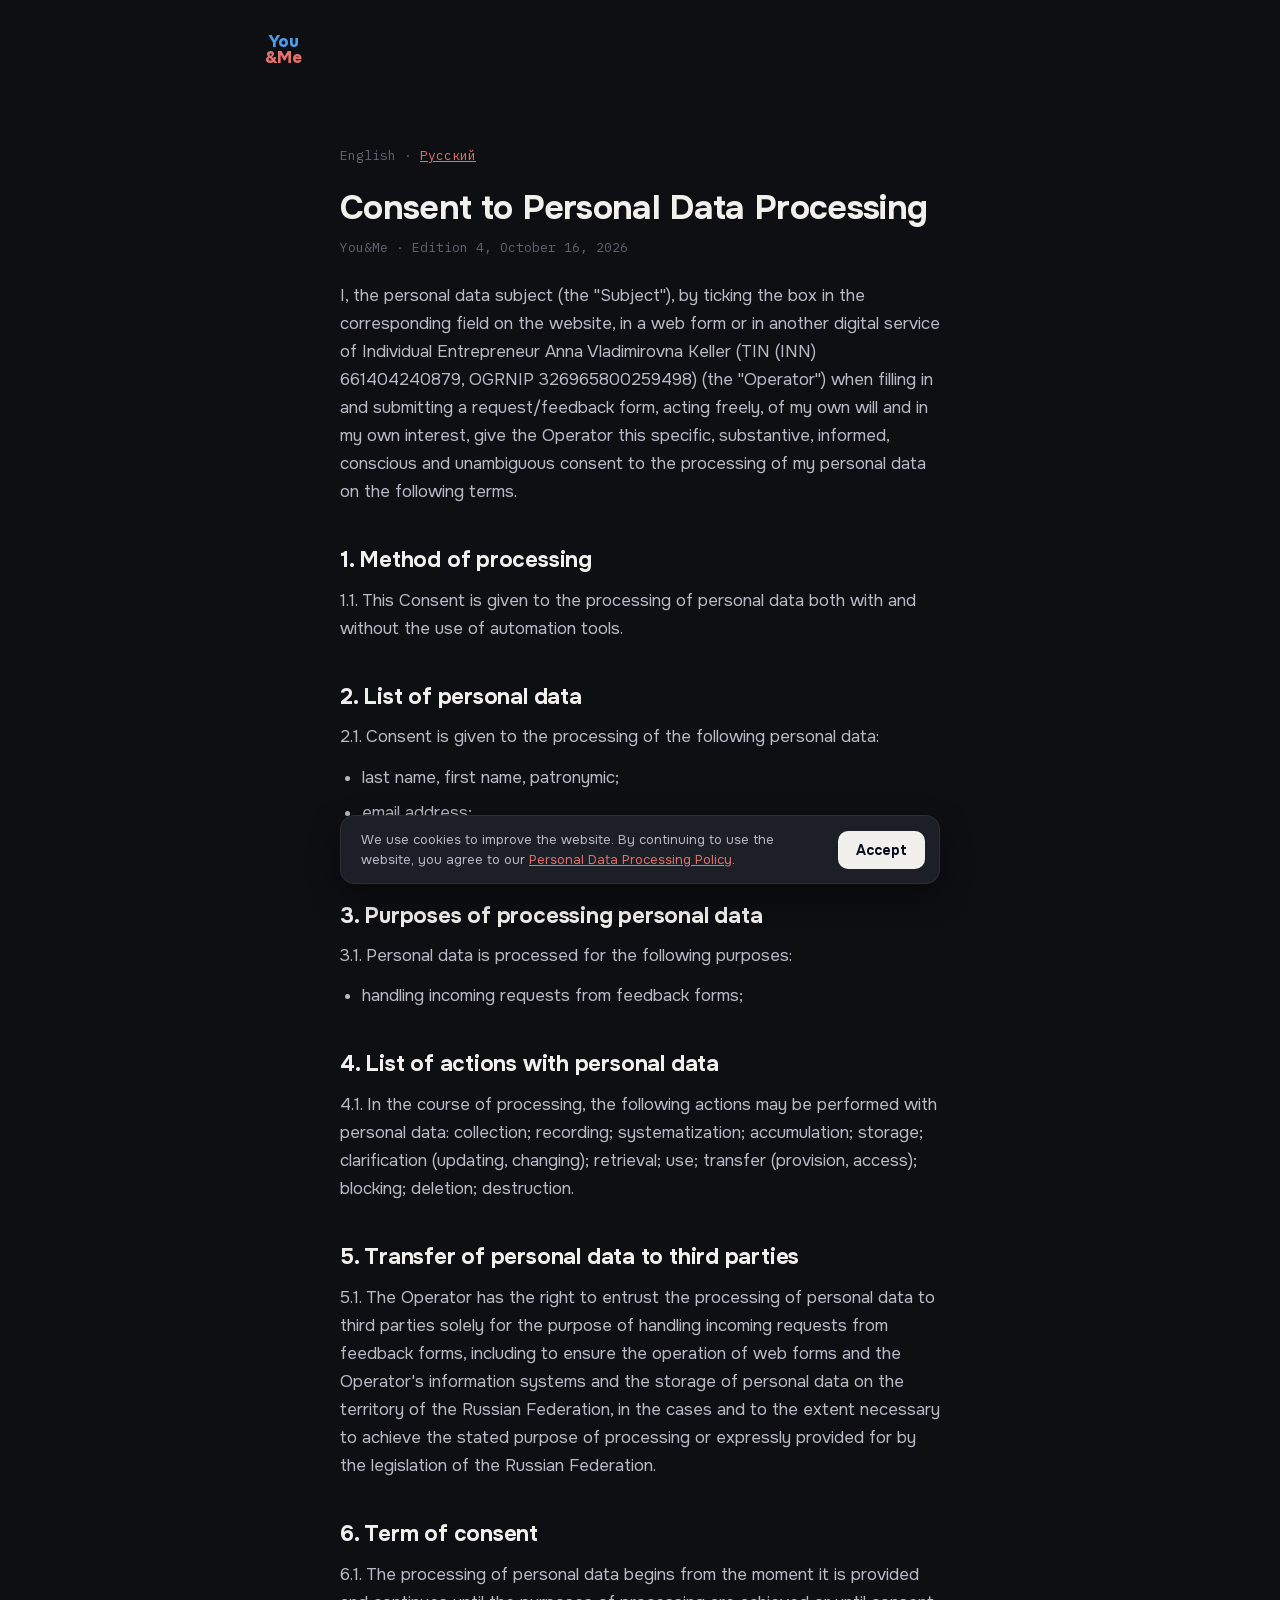
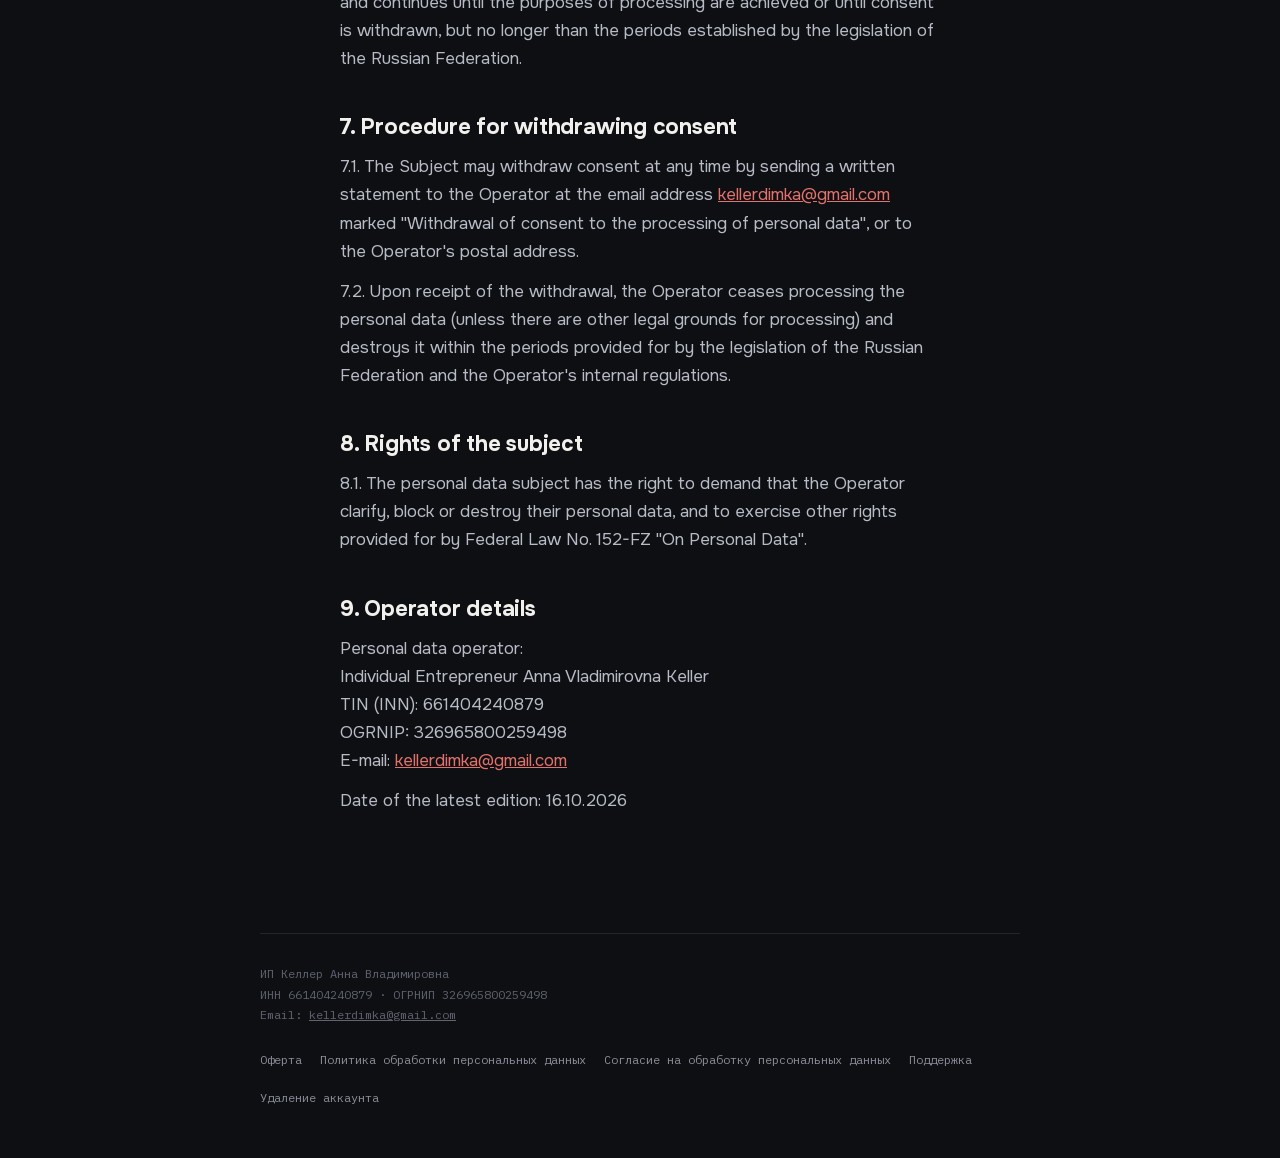
==== commit 2ec9f5d6: "Актуальный логотип на всех страницах сайта: знак 21b («You» синим над «&Me» коралловым, Onest ExtraB" ====
--- a/consent-en.html
+++ b/consent-en.html
@@ -4,6 +4,8 @@
 <meta charset="utf-8">
 <meta name="viewport" content="width=device-width, initial-scale=1">
 <title>Consent to Personal Data Processing — You&amp;Me</title>
+<link rel="icon" type="image/png" href="favicon.png">
+<link rel="apple-touch-icon" href="apple-touch-icon.png">
 <link rel="stylesheet" href="style.css">
 <script src="cookie.js" defer></script>
 </head>
@@ -12,8 +14,7 @@
 
 <header class="top">
   <span class="brand">
-    <span class="brand-dots"><i></i><i></i></span>
-    <span class="brand-name">You&amp;Me</span>
+    <svg class="brand-mark" viewBox="0 0 100 100" role="img" aria-label="You&amp;Me"><text x="50" y="45">You</text><text x="50" y="81">&amp;Me</text></svg>
   </span>
 </header>
 
--- a/style.css
+++ b/style.css
@@ -87,12 +87,13 @@
 
 .top { display: flex; justify-content: space-between; align-items: center; padding: 26px 0; gap: 16px; }
 .brand { display: flex; gap: 11px; align-items: center; text-decoration: none; }
-/* Пара кружков вместо иконки: те же два цвета, которыми приложение метит двоих. */
-.brand-dots { display: flex; align-items: center; flex: none; }
-.brand-dots i { width: 26px; height: 26px; border-radius: 50%; display: block; }
-.brand-dots i:first-child { background: var(--accent); }
-.brand-dots i:last-child { background: var(--brand); margin-left: -9px; }
-.brand-name { font: 700 17px/1 var(--sans); color: var(--fg); }
+/* Знак 21b из макета «Логотип» — тот же, что LogoMark.swift в приложении и в мини-аппе:
+   «You» цветом первого участника над «&Me» цветом второго. Поле 100×100, кегль 37,
+   базовые линии 45 и 81, трекинг −1.5 — числа из SVG макета, менять только вместе с ним. */
+.brand-mark { display: block; flex: none; width: 46px; height: 46px; }
+.brand-mark text { font: 800 37px var(--sans); letter-spacing: -1.5px; text-anchor: middle; }
+.brand-mark text:first-child { fill: var(--accent); }
+.brand-mark text:last-child { fill: var(--brand); }
 .nav-top { display: flex; gap: 26px; align-items: center; }
 .nav-top a { font: 500 13.5px/1 var(--sans); color: var(--muted); text-decoration: none; }
 .nav-top a:hover { color: var(--fg); }
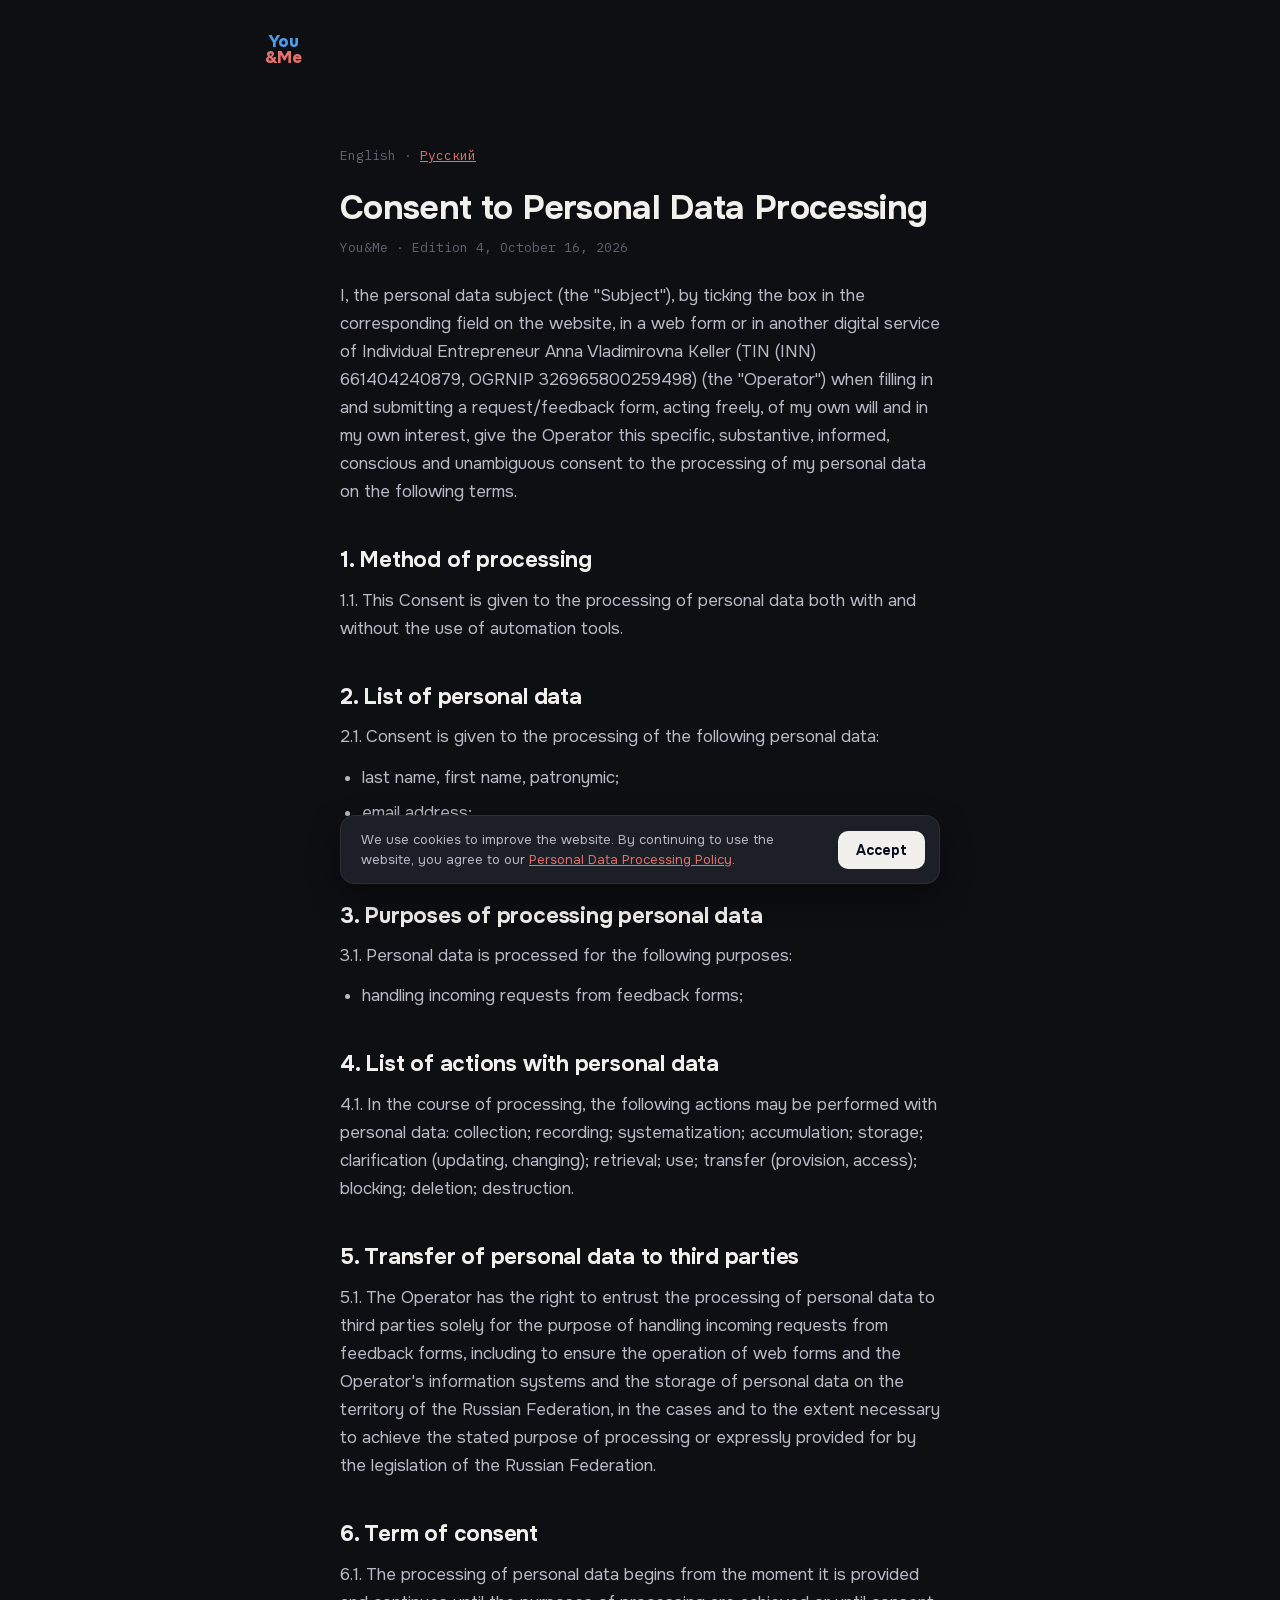
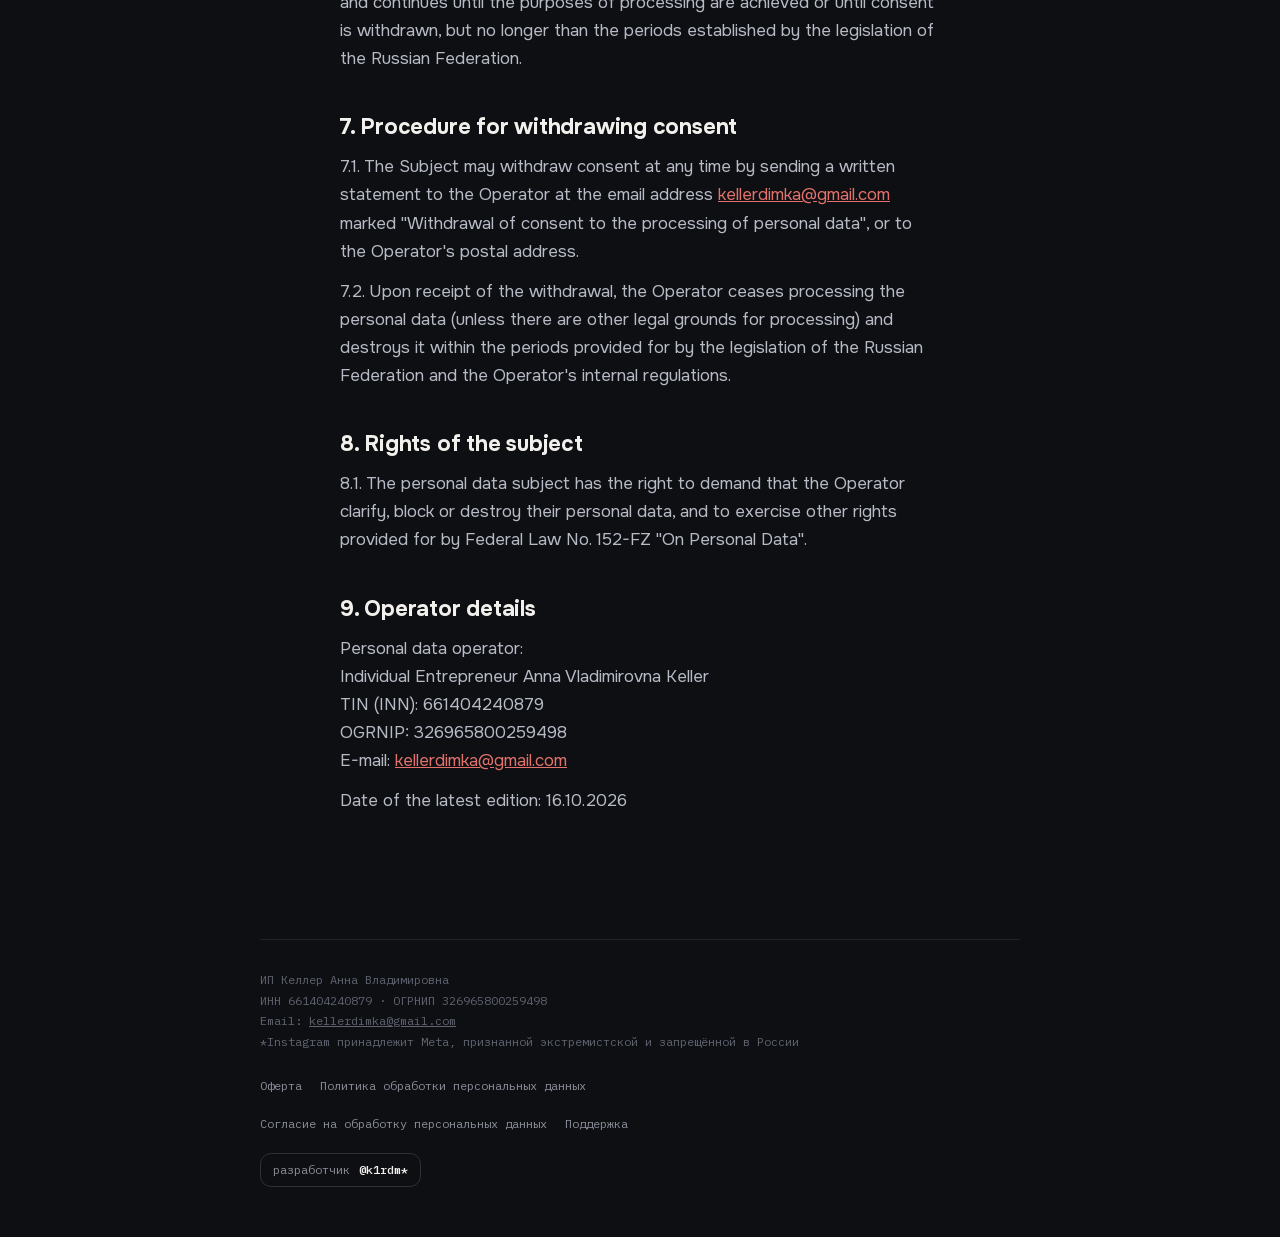
==== commit c8df8b37: "Сайт из монорепо (e87d149)" ====
--- a/consent-en.html
+++ b/consent-en.html
@@ -13,9 +13,9 @@
 <div class="wrap">
 
 <header class="top">
-  <span class="brand">
-    <svg class="brand-mark" viewBox="0 0 100 100" role="img" aria-label="You&amp;Me"><text x="50" y="45">You</text><text x="50" y="81">&amp;Me</text></svg>
-  </span>
+  <a class="brand" href="/home">
+    <svg width="46" height="46" viewBox="0 0 100 100" role="img" aria-label="You&amp;Me" font-family="Onest, Manrope, system-ui, sans-serif" font-weight="800" font-size="37" letter-spacing="-1.5" text-anchor="middle"><text x="50" y="45" fill="#4C9DEB">You</text><text x="50" y="81" fill="#E2726B">&amp;Me</text></svg>
+  </a>
 </header>
 
 <main>
@@ -101,14 +101,15 @@
   <div class="foot-req">
     ИП Келлер Анна Владимировна<br>
     ИНН 661404240879 · ОГРНИП 326965800259498<br>
-    Email: <a href="mailto:kellerdimka@gmail.com">kellerdimka@gmail.com</a>
+    Email: <a href="mailto:kellerdimka@gmail.com">kellerdimka@gmail.com</a><br>
+    *Instagram принадлежит Meta, признанной экстремистской и запрещённой в России
   </div>
   <div class="foot-links">
     <a href="offer.html">Оферта</a>
     <a href="privacy-ru.html">Политика обработки персональных данных</a>
     <a href="consent-ru.html">Согласие на обработку персональных данных</a>
     <a href="support.html">Поддержка</a>
-    <a href="delete-account.html">Удаление аккаунта</a>
+    <a class="foot-ig" href="https://www.instagram.com/k1rdm/" rel="me"><span>разработчик</span><b>@k1rdm*</b></a>
   </div>
 </footer>
 
--- a/style.css
+++ b/style.css
@@ -6,10 +6,11 @@
 
 /* Свои копии, а не Google Fonts: каждый запрос к Google отдавал ему IP посетителя, а политика
    говорит, что за границу данные не уходят. Наборы — кириллица и латиница (у Onest ещё
-   «math» и «symbols»: стрелки, ≈). Иконок Material Symbols ровно восемь, что на главной:
-   check_circle, favorite, forum, group, info, mic, photo_camera, sports_esports.
-   Понадобилась новая — скачать набор заново с её именем в icon_names=, иначе вместо
-   значка на странице будет слово. */
+   «math» и «symbols»: стрелки, ≈). Иконки Material Symbols — только те, что на премиуме
+   и на /home (там их рисуют экраны карусели), 36 штук, оси opsz 20..24, wght 300..600,
+   FILL 0..1. Набор целиком — в icon_names= запроса ниже; понадобилась новая — скачать
+   заново с ней (имена по алфавиту), иначе вместо значка на странице будет слово:
+   https://fonts.googleapis.com/css2?family=Material+Symbols+Rounded:opsz,wght,FILL,GRAD@20..24,300..600,0..1,0&icon_names=add,cake,calendar_month,chat,check_circle,checklist,chevron_left,chevron_right,cloud_off,credit_card,description,drafts,edit,fact_check,favorite,flag,folder,forum,group,how_to_vote,info,list_alt,lock,lock_clock,mail,mic,more_horiz,photo_camera,play_arrow,radar,radio_button_unchecked,redeem,repeat,search,sports_esports,wifi */
 
 @font-face { font-family: 'IBM Plex Mono'; font-weight: 400; font-display: swap; src: url(fonts/plex-mono-400-cyrillic-ext.woff2) format('woff2'); unicode-range: U+0460-052F, U+1C80-1C8A, U+20B4, U+2DE0-2DFF, U+A640-A69F, U+FE2E-FE2F; }
 @font-face { font-family: 'IBM Plex Mono'; font-weight: 400; font-display: swap; src: url(fonts/plex-mono-400-cyrillic.woff2) format('woff2'); unicode-range: U+0301, U+0400-045F, U+0490-0491, U+04B0-04B1, U+2116; }
@@ -33,7 +34,7 @@
 @font-face { font-family: 'Onest'; font-weight: 400 800; font-display: swap; src: url(fonts/onest-symbols.woff2) format('woff2'); unicode-range: U+0001-000C, U+000E-001F, U+007F-009F, U+20DD-20E0, U+20E2-20E4, U+2150-218F, U+2190, U+2192, U+2194-2199, U+21AF, U+21E6-21F0, U+21F3, U+2218-2219, U+2299, U+22C4-22C6, U+2300-243F, U+2440-244A, U+2460-24FF, U+25A0-27BF, U+2800-28FF, U+2921-2922, U+2981, U+29BF, U+29EB, U+2B00-2BFF, U+4DC0-4DFF, U+FFF9-FFFB, U+10140-1018E, U+10190-1019C, U+101A0, U+101D0-101FD, U+102E0-102FB, U+10E60-10E7E, U+1D2C0-1D2D3, U+1D2E0-1D37F, U+1F000-1F0FF, U+1F100-1F1AE, U+1F1E6-1F1FF, U+1F30D-1F30F, U+1F315, U+1F31C, U+1F31E, U+1F320-1F32C, U+1F336, U+1F378, U+1F37D, U+1F382, U+1F393-1F39F, U+1F3A7-1F3A8, U+1F3AC-1F3AF, U+1F3C2, U+1F3C4-1F3C6, U+1F3CA-1F3CE, U+1F3D4-1F3E0, U+1F3ED, U+1F3F1-1F3F3, U+1F3F5-1F3F7, U+1F408, U+1F415, U+1F41F, U+1F426, U+1F43F, U+1F441-1F442, U+1F444, U+1F446-1F449, U+1F44C-1F44E, U+1F453, U+1F46A, U+1F47D, U+1F4A3, U+1F4B0, U+1F4B3, U+1F4B9, U+1F4BB, U+1F4BF, U+1F4C8-1F4CB, U+1F4D6, U+1F4DA, U+1F4DF, U+1F4E3-1F4E6, U+1F4EA-1F4ED, U+1F4F7, U+1F4F9-1F4FB, U+1F4FD-1F4FE, U+1F503, U+1F507-1F50B, U+1F50D, U+1F512-1F513, U+1F53E-1F54A, U+1F54F-1F5FA, U+1F610, U+1F650-1F67F, U+1F687, U+1F68D, U+1F691, U+1F694, U+1F698, U+1F6AD, U+1F6B2, U+1F6B9-1F6BA, U+1F6BC, U+1F6C6-1F6CF, U+1F6D3-1F6D7, U+1F6E0-1F6EA, U+1F6F0-1F6F3, U+1F6F7-1F6FC, U+1F700-1F80B, U+1F810-1F847, U+1F850-1F859, U+1F860-1F887, U+1F890-1F8AD, U+1F8B0-1F8BB, U+1F8C0-1F8C1, U+1F8D0-1F8D8, U+1F900-1F90B, U+1F93B, U+1F946, U+1F984, U+1F996, U+1F9E9, U+1FA00-1FA6F, U+1FA70-1FA7C, U+1FA80-1FAC6, U+1FAC8, U+1FACC-1FADD, U+1FADF-1FAEB, U+1FAEF-1FAFA, U+1FB00-1FBFF; }
 @font-face { font-family: 'Onest'; font-weight: 400 800; font-display: swap; src: url(fonts/onest-latin-ext.woff2) format('woff2'); unicode-range: U+0100-02BA, U+02BD-02C5, U+02C7-02CC, U+02CE-02D7, U+02DD-02FF, U+0304, U+0308, U+0329, U+1D00-1DBF, U+1E00-1E9F, U+1EF2-1EFF, U+2020, U+20A0-20AB, U+20AD-20C4, U+2113, U+2C60-2C7F, U+A720-A7FF; }
 @font-face { font-family: 'Onest'; font-weight: 400 800; font-display: swap; src: url(fonts/onest-latin.woff2) format('woff2'); unicode-range: U+0000-00FF, U+0131, U+0152-0153, U+02BB-02BC, U+02C6, U+02DA, U+02DC, U+0304, U+0308, U+0329, U+2000-206F, U+20AC, U+2122, U+2191, U+2193, U+2212, U+2215, U+FEFF, U+FFFD; }
-@font-face { font-family: 'Material Symbols Rounded'; font-weight: 300; font-display: block; src: url(fonts/material-symbols-rounded.woff2) format('woff2'); }
+@font-face { font-family: 'Material Symbols Rounded'; font-weight: 300 600; font-display: block; src: url(fonts/material-symbols-rounded.woff2) format('woff2'); }
 
 :root {
   --bg:        #0e0f13;
@@ -87,13 +88,6 @@
 
 .top { display: flex; justify-content: space-between; align-items: center; padding: 26px 0; gap: 16px; }
 .brand { display: flex; gap: 11px; align-items: center; text-decoration: none; }
-/* Знак 21b из макета «Логотип» — тот же, что LogoMark.swift в приложении и в мини-аппе:
-   «You» цветом первого участника над «&Me» цветом второго. Поле 100×100, кегль 37,
-   базовые линии 45 и 81, трекинг −1.5 — числа из SVG макета, менять только вместе с ним. */
-.brand-mark { display: block; flex: none; width: 46px; height: 46px; }
-.brand-mark text { font: 800 37px var(--sans); letter-spacing: -1.5px; text-anchor: middle; }
-.brand-mark text:first-child { fill: var(--accent); }
-.brand-mark text:last-child { fill: var(--brand); }
 .nav-top { display: flex; gap: 26px; align-items: center; }
 .nav-top a { font: 500 13.5px/1 var(--sans); color: var(--muted); text-decoration: none; }
 .nav-top a:hover { color: var(--fg); }
@@ -143,15 +137,20 @@
 /* ── подвал (одинаковый на всех страницах) ─────────────── */
 
 .foot {
-  margin-top: 50px; padding: 30px 0 50px;
+  margin-top: 56px; padding: 30px 0 50px;
   border-top: 1px solid var(--line-soft);
   display: flex; justify-content: space-between; gap: 24px; flex-wrap: wrap;
 }
 .foot-req { font: 400 12px/1.7 var(--mono); color: var(--dim); }
 .foot-req a { color: var(--dim); }
-.foot-links { display: flex; gap: 18px; flex-wrap: wrap; font: 400 12px/1.7 var(--mono); }
+.foot-links { display: flex; gap: 18px; flex-wrap: wrap; align-content: flex-start; max-width: 520px; font: 400 12px/1.7 var(--mono); }
 .foot-links a { color: var(--muted); text-decoration: none; }
 .foot-links a:hover { color: var(--fg); }
+/* Плашка автора. В макете перед словом — значок Instagram; убран по решению владельца
+   17.10.2026: за логотипы Meta в России штрафуют (20.3 КоАП), а у сайта открыт запрос РКН. */
+.foot-links a.foot-ig { display: flex; gap: 9px; padding: 6px 12px; border-radius: 11px; border: 1px solid var(--line); transition: border-color .2s, color .2s; }
+.foot-links a.foot-ig:hover { border-color: var(--dim); }
+.foot-ig b { color: var(--fg); font-weight: 500; }
 
 /* ── баннер cookie (cookie.js) ─────────────────────────── */
 
@@ -181,6 +180,9 @@
   h2 { font-size: 20px; margin-top: 34px; }
   h3 { font-size: 17px; }
   .card { padding: 18px 18px; }
-  .foot { flex-direction: column; gap: 18px; }
+  .foot { flex-direction: column; gap: 16px; margin-top: 36px; padding: 22px 0 40px; }
+  .foot-req { order: 1; font-size: 10.5px; line-height: 1.65; }
+  .foot-links { flex-direction: column; align-items: flex-start; gap: 8px; font-size: 11px; line-height: 1.6; }
+  .foot-links a.foot-ig { margin-top: 8px; }
   .cookie { flex-direction: column; align-items: stretch; gap: 12px; padding: 16px; }
 }
